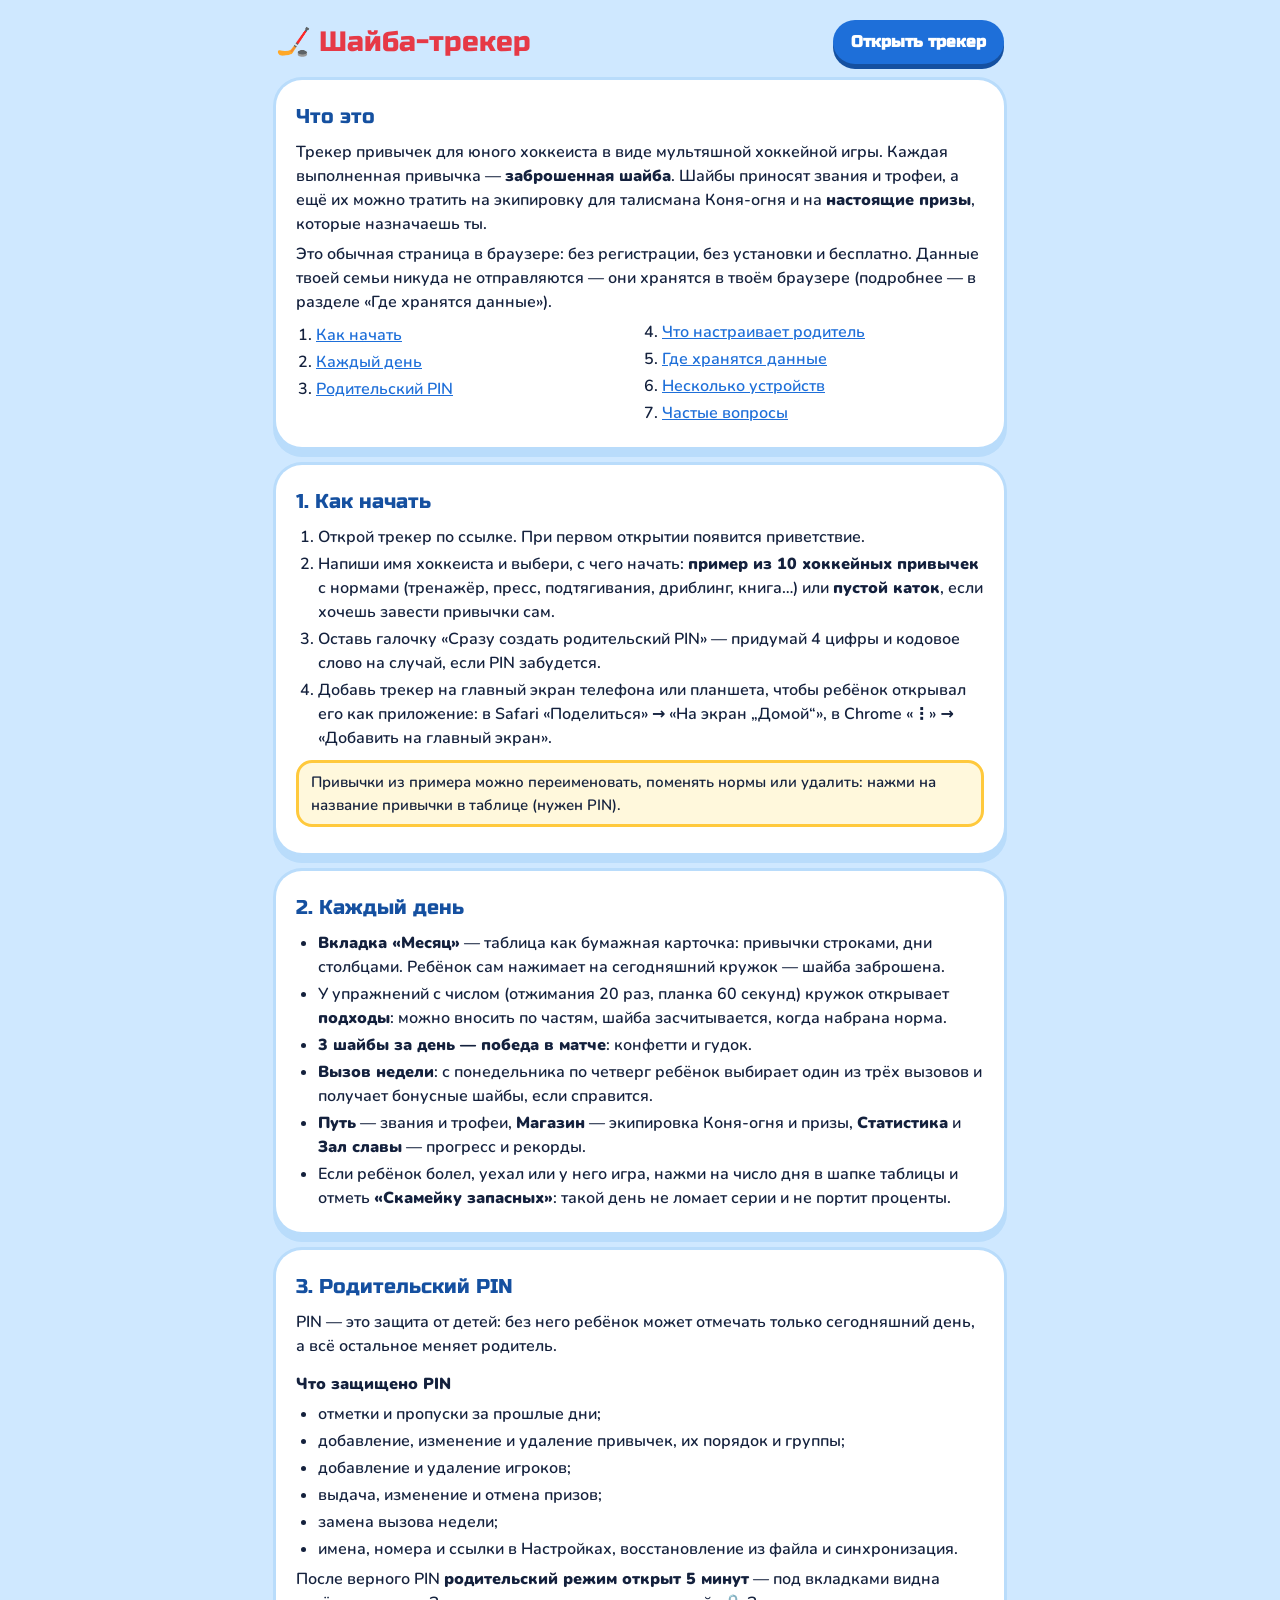
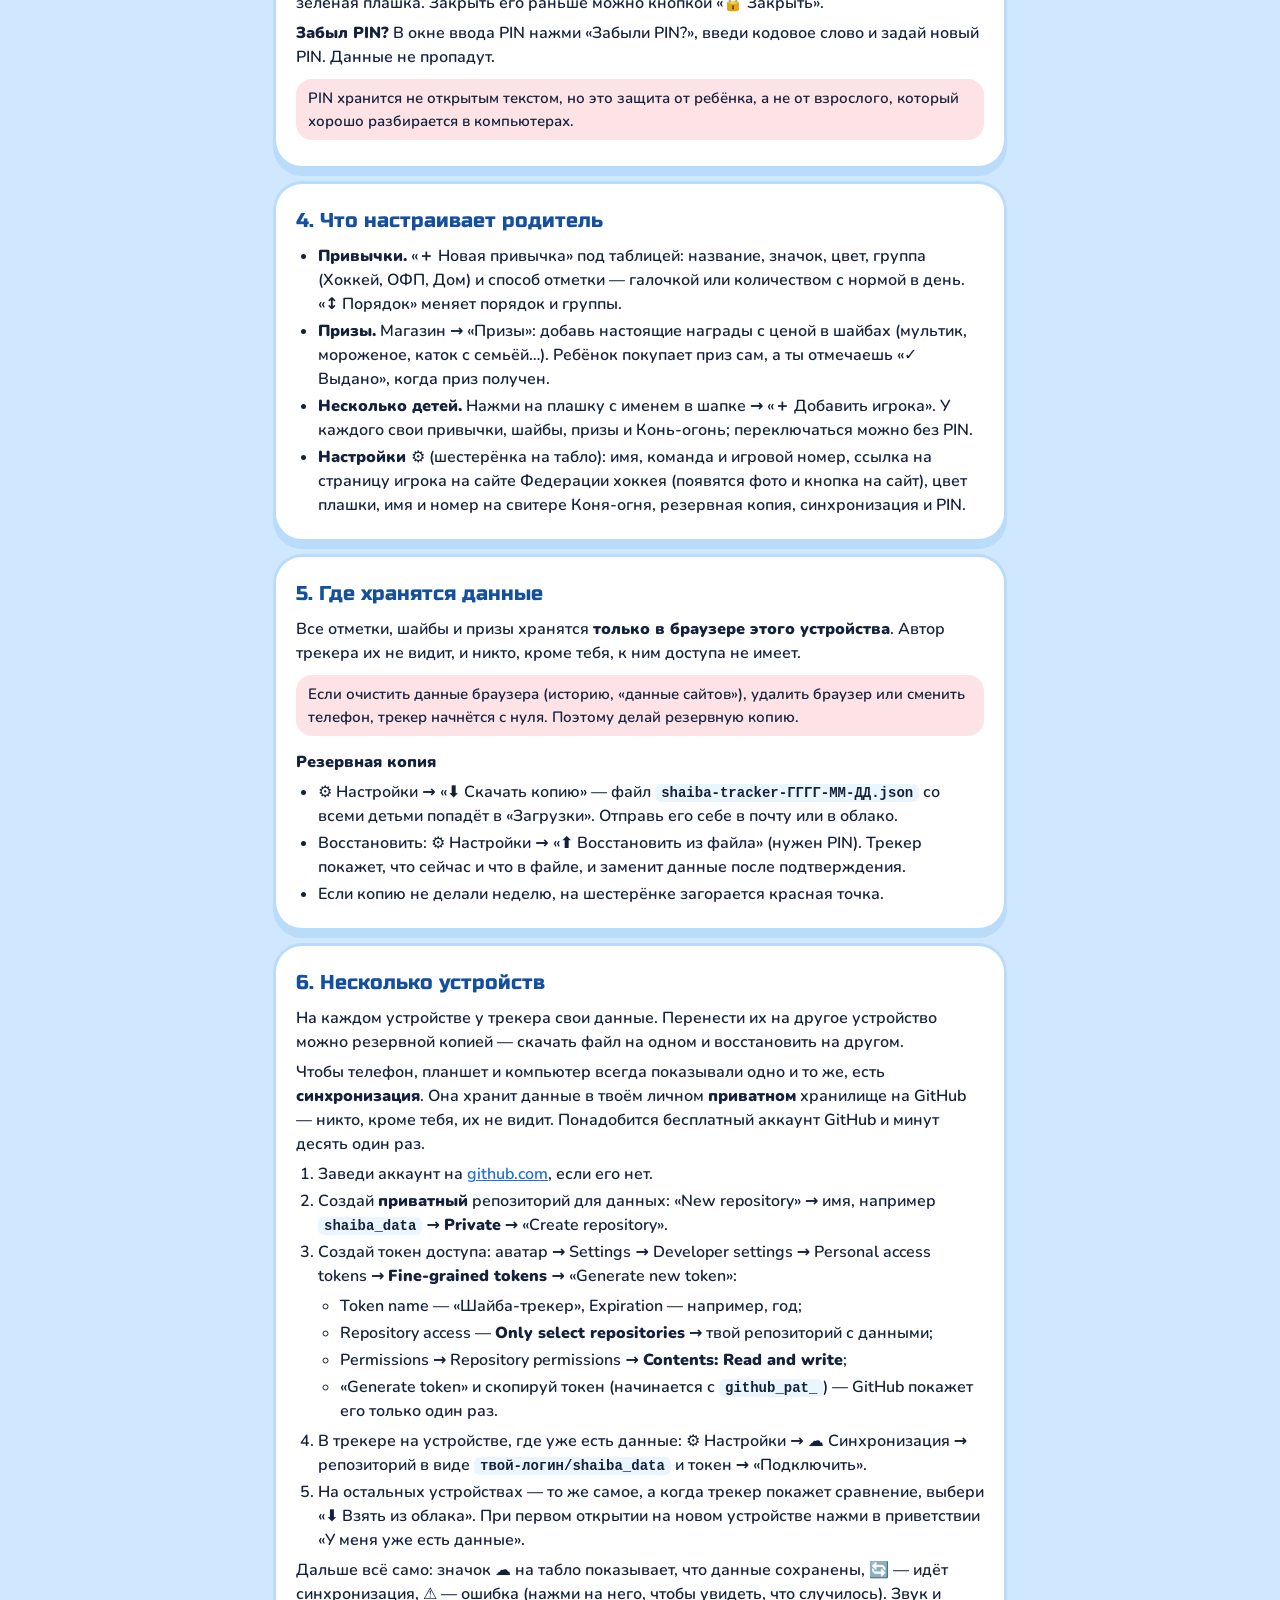
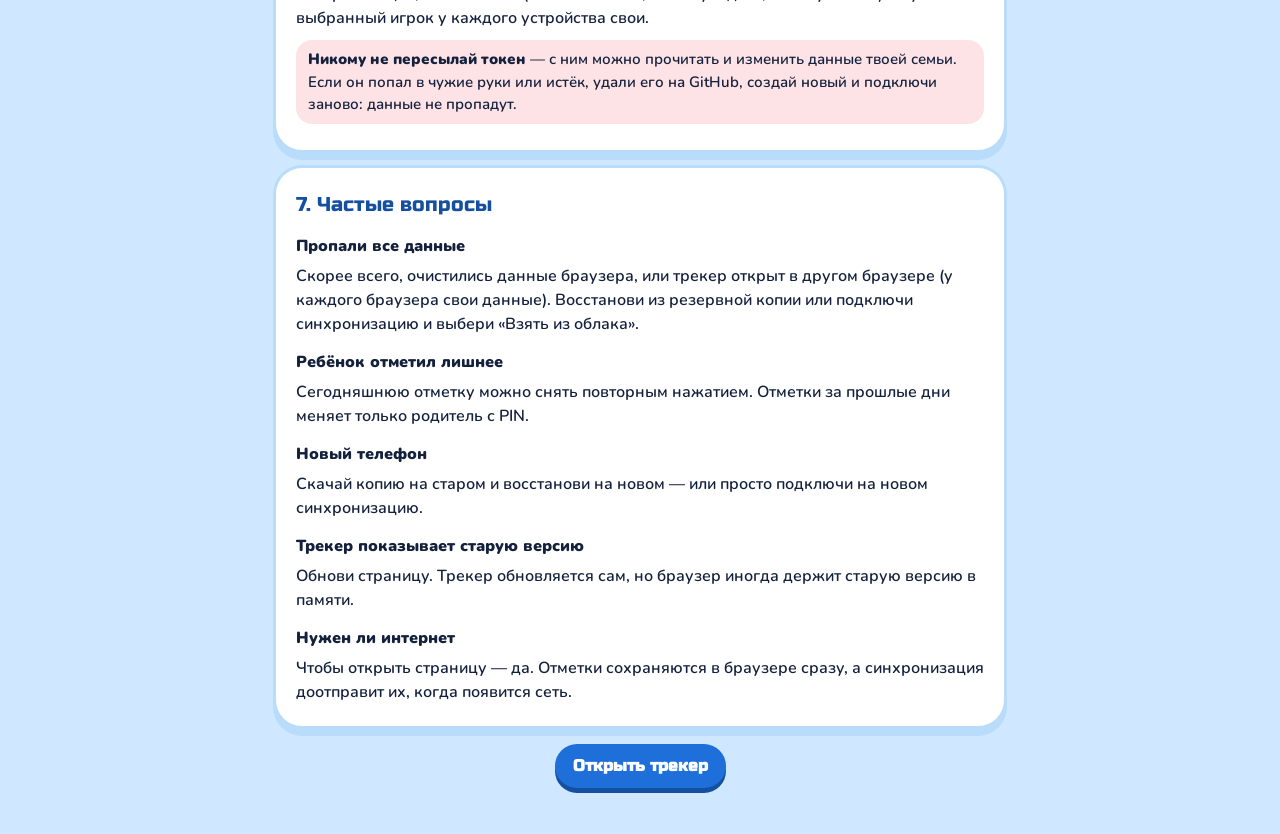
==== help.html @ ee912222 "Для других семей: приветствие, инструкция, игрок только с PIN - Добавить игрока может только родител" ====
<!DOCTYPE html>
<html lang="ru">
<head>
  <meta charset="UTF-8">
  <meta name="viewport" content="width=device-width, initial-scale=1">
  <title>Шайба-трекер — как пользоваться</title>
  <link rel="preconnect" href="https://fonts.googleapis.com">
  <link rel="preconnect" href="https://fonts.gstatic.com" crossorigin>
  <link href="https://fonts.googleapis.com/css2?family=Nunito:wght@600;800;900&family=Russo+One&display=swap" rel="stylesheet">
  <style>
    /* Инструкция для родителей: те же цвета и шрифты, что в трекере */
    :root {
      --ice: #eaf6ff; --ice-2: #d6ecff; --ice-3: #b9dcfb;
      --blue: #1e6fd9; --blue-d: #1550a0; --red: #e63946; --red-d: #b3222f;
      --gold: #ffc93c; --ink: #14213d; --muted: #5b6b88;
      --display: "Russo One", "Nunito", system-ui, sans-serif;
    }
    * { box-sizing: border-box; }
    body {
      margin: 0;
      font-family: "Nunito", system-ui, -apple-system, sans-serif;
      font-weight: 600;
      line-height: 1.5;
      color: var(--ink);
      background: #cfe8ff;
    }
    .page { max-width: 760px; margin: 0 auto; padding: 20px 16px 40px; }
    .top { display: flex; align-items: center; justify-content: space-between; gap: 12px; flex-wrap: wrap; margin-bottom: 16px; }
    h1 { font-family: var(--display); font-weight: 400; color: var(--red); font-size: 28px; margin: 0; }
    .open {
      display: inline-block; font-family: var(--display); font-size: 16px; color: #fff; text-decoration: none;
      background: var(--blue); padding: 10px 18px; border-radius: 999px; box-shadow: 0 5px 0 var(--blue-d);
    }
    .card { background: #fff; border-radius: 26px; padding: 4px 20px 16px; margin-bottom: 18px; box-shadow: 0 0 0 3px var(--ice-3), 0 7px 0 3px var(--ice-3); }
    h2 { font-family: var(--display); font-weight: 400; color: var(--blue-d); font-size: 20px; margin: 18px 0 8px; }
    h3 { font-size: 16px; font-weight: 900; margin: 14px 0 4px; }
    p { margin: 6px 0; }
    ul, ol { margin: 6px 0; padding-left: 22px; }
    li { margin: 3px 0; }
    b { font-weight: 900; }
    .tip { background: #fff8dc; border: 3px solid var(--gold); border-radius: 16px; padding: 8px 12px; margin: 10px 0; font-size: 15px; }
    .warn { background: #fde3e5; border-radius: 16px; padding: 8px 12px; margin: 10px 0; font-size: 15px; }
    .toc { columns: 2; column-gap: 24px; padding-left: 20px; }
    .toc a, .card a { color: var(--blue); }
    .bottom { text-align: center; }
    code { background: var(--ice); padding: 1px 6px; border-radius: 6px; font-size: 14px; }
    @media (max-width: 560px) {
      h1 { font-size: 23px; }
      .card { padding: 2px 14px 12px; border-radius: 22px; }
      .toc { columns: 1; }
    }
  </style>
</head>
<body>
  <main class="page">
    <div class="top">
      <h1>🏒 Шайба-трекер</h1>
      <a class="open" href="./">Открыть трекер</a>
    </div>

    <section class="card">
      <h2>Что это</h2>
      <p>Трекер привычек для юного хоккеиста в виде мультяшной хоккейной игры. Каждая выполненная привычка — <b>заброшенная шайба</b>. Шайбы приносят звания и трофеи, а ещё их можно тратить на экипировку для талисмана Коня-огня и на <b>настоящие призы</b>, которые назначаешь ты.</p>
      <p>Это обычная страница в браузере: без регистрации, без установки и бесплатно. Данные твоей семьи никуда не отправляются — они хранятся в твоём браузере (подробнее — в разделе «Где хранятся данные»).</p>
      <ol class="toc">
        <li><a href="#start">Как начать</a></li>
        <li><a href="#daily">Каждый день</a></li>
        <li><a href="#pin">Родительский PIN</a></li>
        <li><a href="#parent">Что настраивает родитель</a></li>
        <li><a href="#data">Где хранятся данные</a></li>
        <li><a href="#sync">Несколько устройств</a></li>
        <li><a href="#faq">Частые вопросы</a></li>
      </ol>
    </section>

    <section class="card" id="start">
      <h2>1. Как начать</h2>
      <ol>
        <li>Открой трекер по ссылке. При первом открытии появится приветствие.</li>
        <li>Напиши имя хоккеиста и выбери, с чего начать: <b>пример из 10 хоккейных привычек</b> с нормами (тренажёр, пресс, подтягивания, дриблинг, книга…) или <b>пустой каток</b>, если хочешь завести привычки сам.</li>
        <li>Оставь галочку «Сразу создать родительский PIN» — придумай 4 цифры и кодовое слово на случай, если PIN забудется.</li>
        <li>Добавь трекер на главный экран телефона или планшета, чтобы ребёнок открывал его как приложение: в Safari «Поделиться» → «На экран „Домой“», в Chrome «⋮» → «Добавить на главный экран».</li>
      </ol>
      <div class="tip">Привычки из примера можно переименовать, поменять нормы или удалить: нажми на название привычки в таблице (нужен PIN).</div>
    </section>

    <section class="card" id="daily">
      <h2>2. Каждый день</h2>
      <ul>
        <li><b>Вкладка «Месяц»</b> — таблица как бумажная карточка: привычки строками, дни столбцами. Ребёнок сам нажимает на сегодняшний кружок — шайба заброшена.</li>
        <li>У упражнений с числом (отжимания 20 раз, планка 60 секунд) кружок открывает <b>подходы</b>: можно вносить по частям, шайба засчитывается, когда набрана норма.</li>
        <li><b>3 шайбы за день — победа в матче</b>: конфетти и гудок.</li>
        <li><b>Вызов недели</b>: с понедельника по четверг ребёнок выбирает один из трёх вызовов и получает бонусные шайбы, если справится.</li>
        <li><b>Путь</b> — звания и трофеи, <b>Магазин</b> — экипировка Коня-огня и призы, <b>Статистика</b> и <b>Зал славы</b> — прогресс и рекорды.</li>
        <li>Если ребёнок болел, уехал или у него игра, нажми на число дня в шапке таблицы и отметь <b>«Скамейку запасных»</b>: такой день не ломает серии и не портит проценты.</li>
      </ul>
    </section>

    <section class="card" id="pin">
      <h2>3. Родительский PIN</h2>
      <p>PIN — это защита от детей: без него ребёнок может отмечать только сегодняшний день, а всё остальное меняет родитель.</p>
      <h3>Что защищено PIN</h3>
      <ul>
        <li>отметки и пропуски за прошлые дни;</li>
        <li>добавление, изменение и удаление привычек, их порядок и группы;</li>
        <li>добавление и удаление игроков;</li>
        <li>выдача, изменение и отмена призов;</li>
        <li>замена вызова недели;</li>
        <li>имена, номера и ссылки в Настройках, восстановление из файла и синхронизация.</li>
      </ul>
      <p>После верного PIN <b>родительский режим открыт 5 минут</b> — под вкладками видна зелёная плашка. Закрыть его раньше можно кнопкой «🔒 Закрыть».</p>
      <p><b>Забыл PIN?</b> В окне ввода PIN нажми «Забыли PIN?», введи кодовое слово и задай новый PIN. Данные не пропадут.</p>
      <div class="warn">PIN хранится не открытым текстом, но это защита от ребёнка, а не от взрослого, который хорошо разбирается в компьютерах.</div>
    </section>

    <section class="card" id="parent">
      <h2>4. Что настраивает родитель</h2>
      <ul>
        <li><b>Привычки.</b> «＋ Новая привычка» под таблицей: название, значок, цвет, группа (Хоккей, ОФП, Дом) и способ отметки — галочкой или количеством с нормой в день. «↕️ Порядок» меняет порядок и группы.</li>
        <li><b>Призы.</b> Магазин → «Призы»: добавь настоящие награды с ценой в шайбах (мультик, мороженое, каток с семьёй…). Ребёнок покупает приз сам, а ты отмечаешь «✓ Выдано», когда приз получен.</li>
        <li><b>Несколько детей.</b> Нажми на плашку с именем в шапке → «＋ Добавить игрока». У каждого свои привычки, шайбы, призы и Конь-огонь; переключаться можно без PIN.</li>
        <li><b>Настройки ⚙️</b> (шестерёнка на табло): имя, команда и игровой номер, ссылка на страницу игрока на сайте Федерации хоккея (появятся фото и кнопка на сайт), цвет плашки, имя и номер на свитере Коня-огня, резервная копия, синхронизация и PIN.</li>
      </ul>
    </section>

    <section class="card" id="data">
      <h2>5. Где хранятся данные</h2>
      <p>Все отметки, шайбы и призы хранятся <b>только в браузере этого устройства</b>. Автор трекера их не видит, и никто, кроме тебя, к ним доступа не имеет.</p>
      <div class="warn">Если очистить данные браузера (историю, «данные сайтов»), удалить браузер или сменить телефон, трекер начнётся с нуля. Поэтому делай резервную копию.</div>
      <h3>Резервная копия</h3>
      <ul>
        <li>⚙️ Настройки → «⬇️ Скачать копию» — файл <code>shaiba-tracker-ГГГГ-ММ-ДД.json</code> со всеми детьми попадёт в «Загрузки». Отправь его себе в почту или в облако.</li>
        <li>Восстановить: ⚙️ Настройки → «⬆️ Восстановить из файла» (нужен PIN). Трекер покажет, что сейчас и что в файле, и заменит данные после подтверждения.</li>
        <li>Если копию не делали неделю, на шестерёнке загорается красная точка.</li>
      </ul>
    </section>

    <section class="card" id="sync">
      <h2>6. Несколько устройств</h2>
      <p>На каждом устройстве у трекера свои данные. Перенести их на другое устройство можно резервной копией — скачать файл на одном и восстановить на другом.</p>
      <p>Чтобы телефон, планшет и компьютер всегда показывали одно и то же, есть <b>синхронизация</b>. Она хранит данные в твоём личном <b>приватном</b> хранилище на GitHub — никто, кроме тебя, их не видит. Понадобится бесплатный аккаунт GitHub и минут десять один раз.</p>
      <ol>
        <li>Заведи аккаунт на <a href="https://github.com" target="_blank" rel="noopener">github.com</a>, если его нет.</li>
        <li>Создай <b>приватный</b> репозиторий для данных: «New repository» → имя, например <code>shaiba_data</code> → <b>Private</b> → «Create repository».</li>
        <li>Создай токен доступа: аватар → Settings → Developer settings → Personal access tokens → <b>Fine-grained tokens</b> → «Generate new token»:
          <ul>
            <li>Token name — «Шайба-трекер», Expiration — например, год;</li>
            <li>Repository access — <b>Only select repositories</b> → твой репозиторий с данными;</li>
            <li>Permissions → Repository permissions → <b>Contents: Read and write</b>;</li>
            <li>«Generate token» и скопируй токен (начинается с <code>github_pat_</code>) — GitHub покажет его только один раз.</li>
          </ul>
        </li>
        <li>В трекере на устройстве, где уже есть данные: ⚙️ Настройки → ☁️ Синхронизация → репозиторий в виде <code>твой-логин/shaiba_data</code> и токен → «Подключить».</li>
        <li>На остальных устройствах — то же самое, а когда трекер покажет сравнение, выбери «⬇️ Взять из облака». При первом открытии на новом устройстве нажми в приветствии «У меня уже есть данные».</li>
      </ol>
      <p>Дальше всё само: значок ☁️ на табло показывает, что данные сохранены, 🔄 — идёт синхронизация, ⚠️ — ошибка (нажми на него, чтобы увидеть, что случилось). Звук и выбранный игрок у каждого устройства свои.</p>
      <div class="warn"><b>Никому не пересылай токен</b> — с ним можно прочитать и изменить данные твоей семьи. Если он попал в чужие руки или истёк, удали его на GitHub, создай новый и подключи заново: данные не пропадут.</div>
    </section>

    <section class="card" id="faq">
      <h2>7. Частые вопросы</h2>
      <h3>Пропали все данные</h3>
      <p>Скорее всего, очистились данные браузера, или трекер открыт в другом браузере (у каждого браузера свои данные). Восстанови из резервной копии или подключи синхронизацию и выбери «Взять из облака».</p>
      <h3>Ребёнок отметил лишнее</h3>
      <p>Сегодняшнюю отметку можно снять повторным нажатием. Отметки за прошлые дни меняет только родитель с PIN.</p>
      <h3>Новый телефон</h3>
      <p>Скачай копию на старом и восстанови на новом — или просто подключи на новом синхронизацию.</p>
      <h3>Трекер показывает старую версию</h3>
      <p>Обнови страницу. Трекер обновляется сам, но браузер иногда держит старую версию в памяти.</p>
      <h3>Нужен ли интернет</h3>
      <p>Чтобы открыть страницу — да. Отметки сохраняются в браузере сразу, а синхронизация доотправит их, когда появится сеть.</p>
    </section>

    <p class="bottom"><a class="open" href="./">Открыть трекер</a></p>
  </main>
</body>
</html>
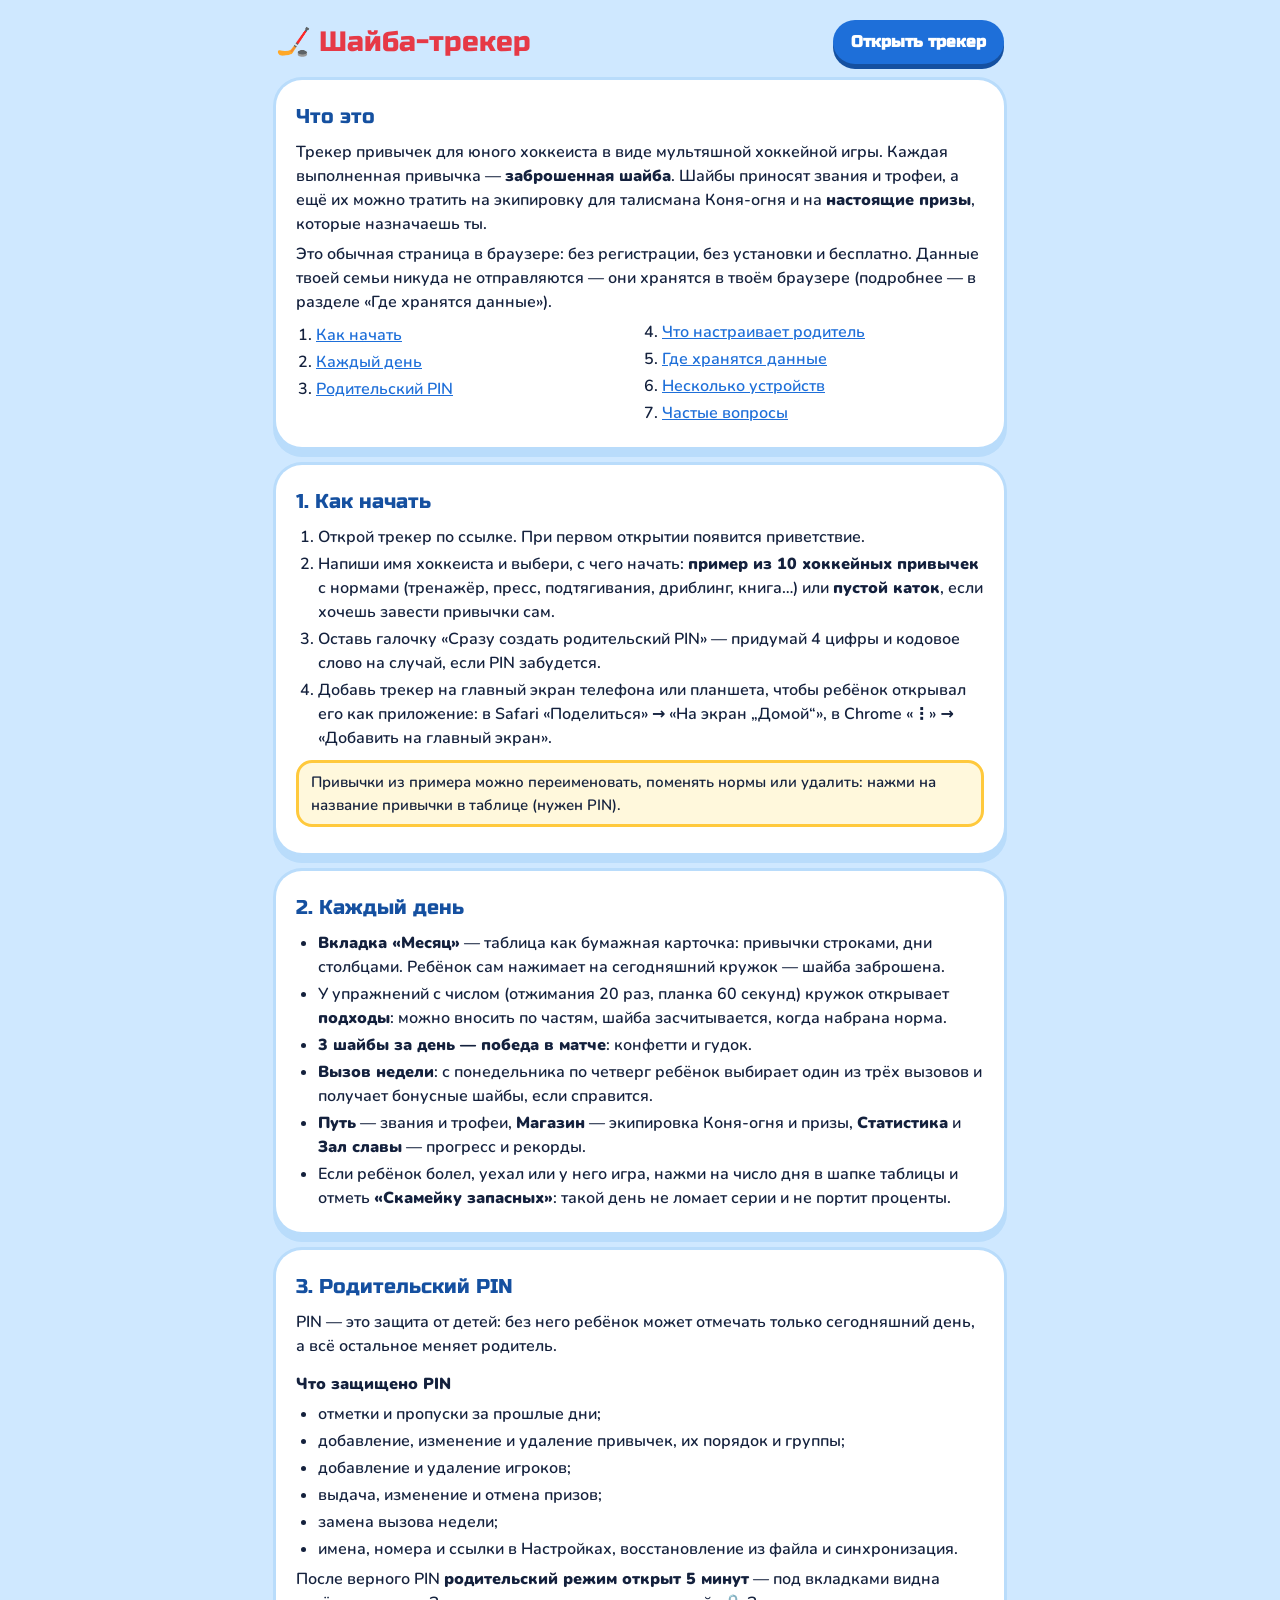
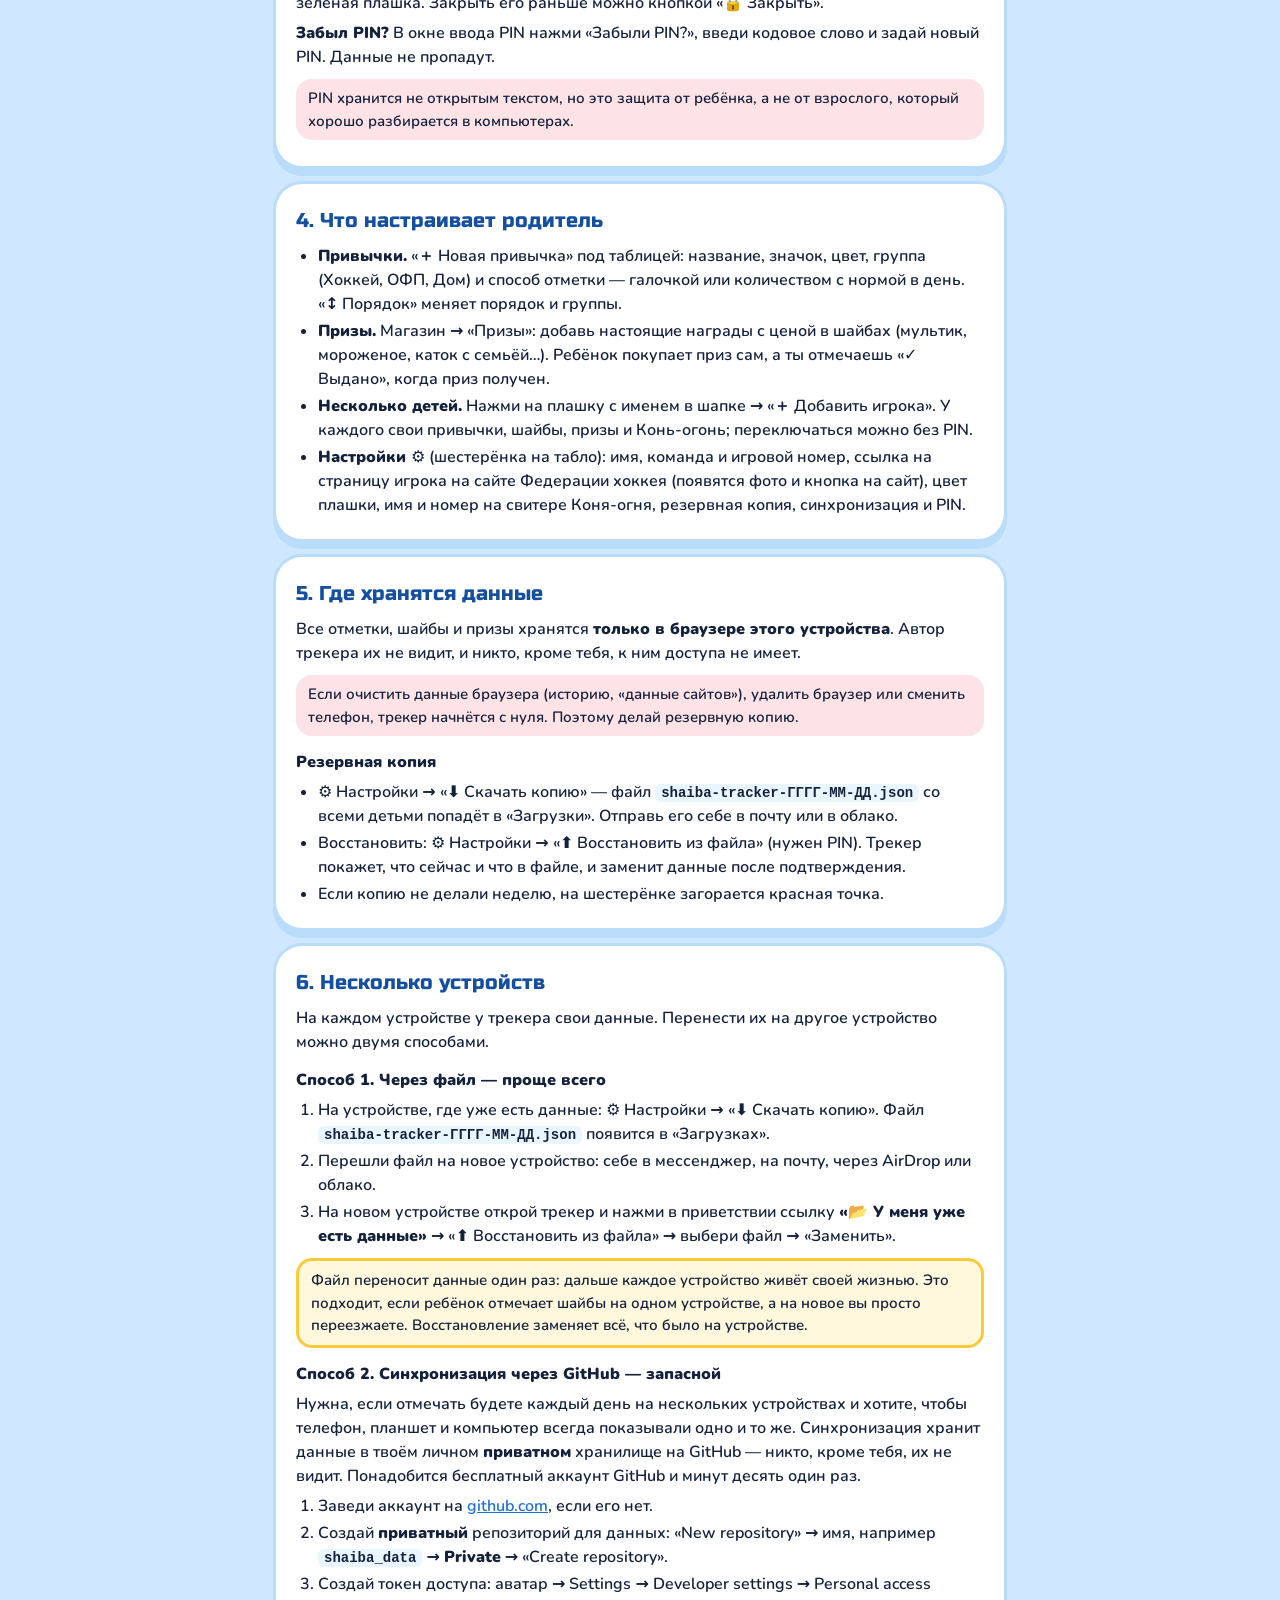
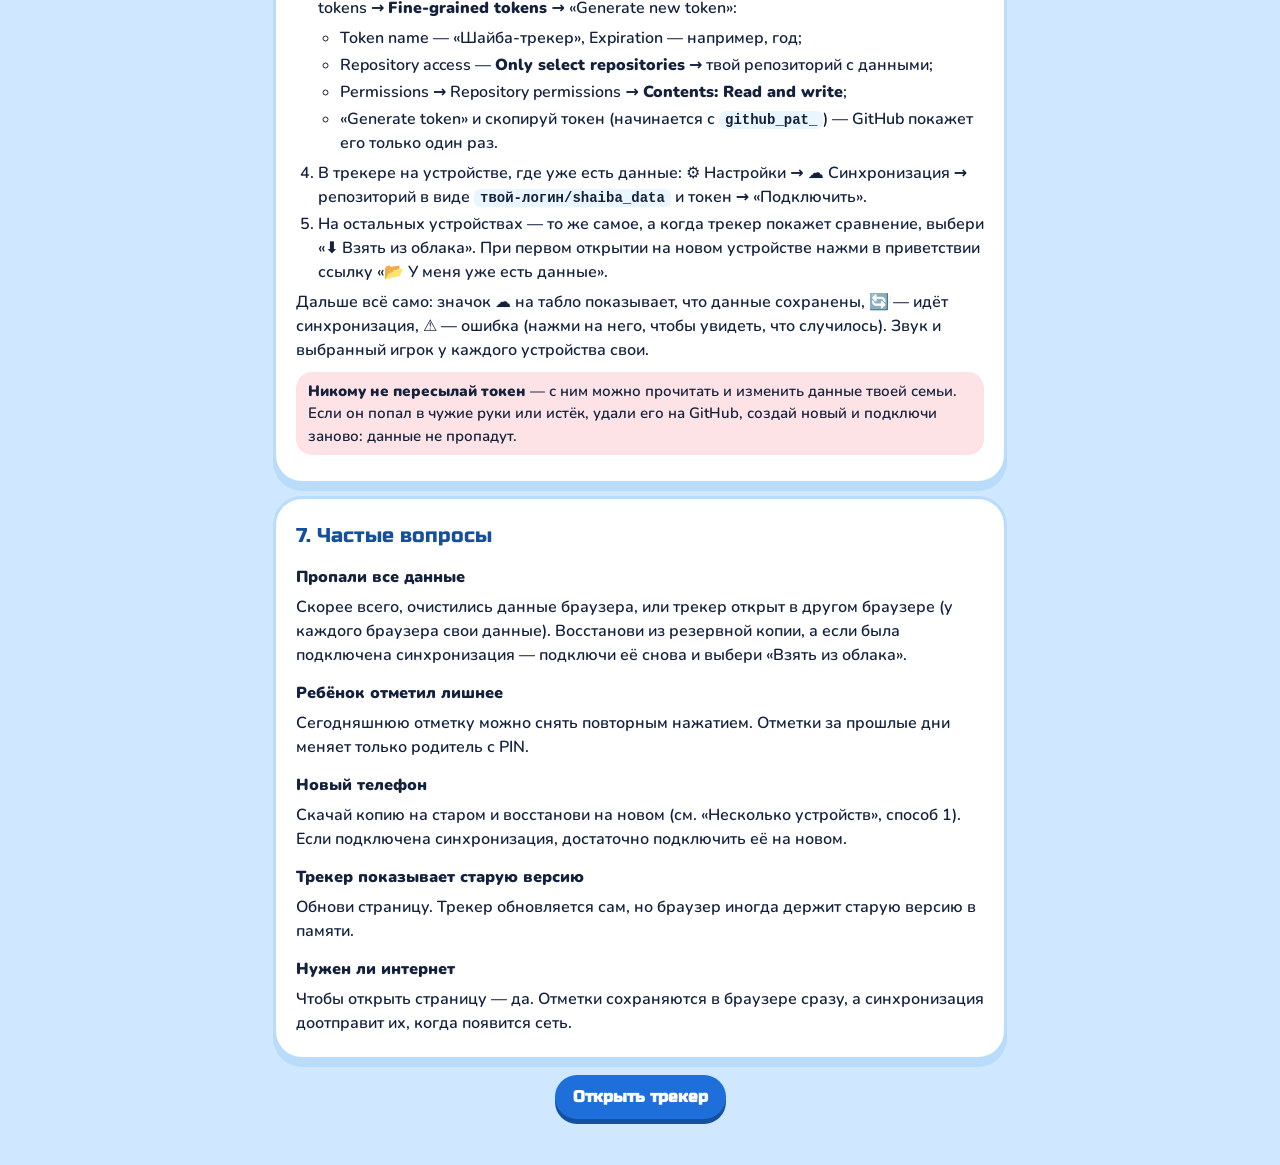
==== commit e9236b85: "Приветствие: одна кнопка «Начать!»; перенос данных файлом как основной способ Co-Authored-By: Claude" ====
--- a/help.html
+++ b/help.html
@@ -137,8 +137,16 @@
 
     <section class="card" id="sync">
       <h2>6. Несколько устройств</h2>
-      <p>На каждом устройстве у трекера свои данные. Перенести их на другое устройство можно резервной копией — скачать файл на одном и восстановить на другом.</p>
-      <p>Чтобы телефон, планшет и компьютер всегда показывали одно и то же, есть <b>синхронизация</b>. Она хранит данные в твоём личном <b>приватном</b> хранилище на GitHub — никто, кроме тебя, их не видит. Понадобится бесплатный аккаунт GitHub и минут десять один раз.</p>
+      <p>На каждом устройстве у трекера свои данные. Перенести их на другое устройство можно двумя способами.</p>
+      <h3>Способ 1. Через файл — проще всего</h3>
+      <ol>
+        <li>На устройстве, где уже есть данные: ⚙️ Настройки → «⬇️ Скачать копию». Файл <code>shaiba-tracker-ГГГГ-ММ-ДД.json</code> появится в «Загрузках».</li>
+        <li>Перешли файл на новое устройство: себе в мессенджер, на почту, через AirDrop или облако.</li>
+        <li>На новом устройстве открой трекер и нажми в приветствии ссылку <b>«📂 У меня уже есть данные»</b> → «⬆️ Восстановить из файла» → выбери файл → «Заменить».</li>
+      </ol>
+      <div class="tip">Файл переносит данные один раз: дальше каждое устройство живёт своей жизнью. Это подходит, если ребёнок отмечает шайбы на одном устройстве, а на новое вы просто переезжаете. Восстановление заменяет всё, что было на устройстве.</div>
+      <h3>Способ 2. Синхронизация через GitHub — запасной</h3>
+      <p>Нужна, если отмечать будете каждый день на нескольких устройствах и хотите, чтобы телефон, планшет и компьютер всегда показывали одно и то же. Синхронизация хранит данные в твоём личном <b>приватном</b> хранилище на GitHub — никто, кроме тебя, их не видит. Понадобится бесплатный аккаунт GitHub и минут десять один раз.</p>
       <ol>
         <li>Заведи аккаунт на <a href="https://github.com" target="_blank" rel="noopener">github.com</a>, если его нет.</li>
         <li>Создай <b>приватный</b> репозиторий для данных: «New repository» → имя, например <code>shaiba_data</code> → <b>Private</b> → «Create repository».</li>
@@ -151,7 +159,7 @@
           </ul>
         </li>
         <li>В трекере на устройстве, где уже есть данные: ⚙️ Настройки → ☁️ Синхронизация → репозиторий в виде <code>твой-логин/shaiba_data</code> и токен → «Подключить».</li>
-        <li>На остальных устройствах — то же самое, а когда трекер покажет сравнение, выбери «⬇️ Взять из облака». При первом открытии на новом устройстве нажми в приветствии «У меня уже есть данные».</li>
+        <li>На остальных устройствах — то же самое, а когда трекер покажет сравнение, выбери «⬇️ Взять из облака». При первом открытии на новом устройстве нажми в приветствии ссылку «📂 У меня уже есть данные».</li>
       </ol>
       <p>Дальше всё само: значок ☁️ на табло показывает, что данные сохранены, 🔄 — идёт синхронизация, ⚠️ — ошибка (нажми на него, чтобы увидеть, что случилось). Звук и выбранный игрок у каждого устройства свои.</p>
       <div class="warn"><b>Никому не пересылай токен</b> — с ним можно прочитать и изменить данные твоей семьи. Если он попал в чужие руки или истёк, удали его на GitHub, создай новый и подключи заново: данные не пропадут.</div>
@@ -160,11 +168,11 @@
     <section class="card" id="faq">
       <h2>7. Частые вопросы</h2>
       <h3>Пропали все данные</h3>
-      <p>Скорее всего, очистились данные браузера, или трекер открыт в другом браузере (у каждого браузера свои данные). Восстанови из резервной копии или подключи синхронизацию и выбери «Взять из облака».</p>
+      <p>Скорее всего, очистились данные браузера, или трекер открыт в другом браузере (у каждого браузера свои данные). Восстанови из резервной копии, а если была подключена синхронизация — подключи её снова и выбери «Взять из облака».</p>
       <h3>Ребёнок отметил лишнее</h3>
       <p>Сегодняшнюю отметку можно снять повторным нажатием. Отметки за прошлые дни меняет только родитель с PIN.</p>
       <h3>Новый телефон</h3>
-      <p>Скачай копию на старом и восстанови на новом — или просто подключи на новом синхронизацию.</p>
+      <p>Скачай копию на старом и восстанови на новом (см. «Несколько устройств», способ 1). Если подключена синхронизация, достаточно подключить её на новом.</p>
       <h3>Трекер показывает старую версию</h3>
       <p>Обнови страницу. Трекер обновляется сам, но браузер иногда держит старую версию в памяти.</p>
       <h3>Нужен ли интернет</h3>
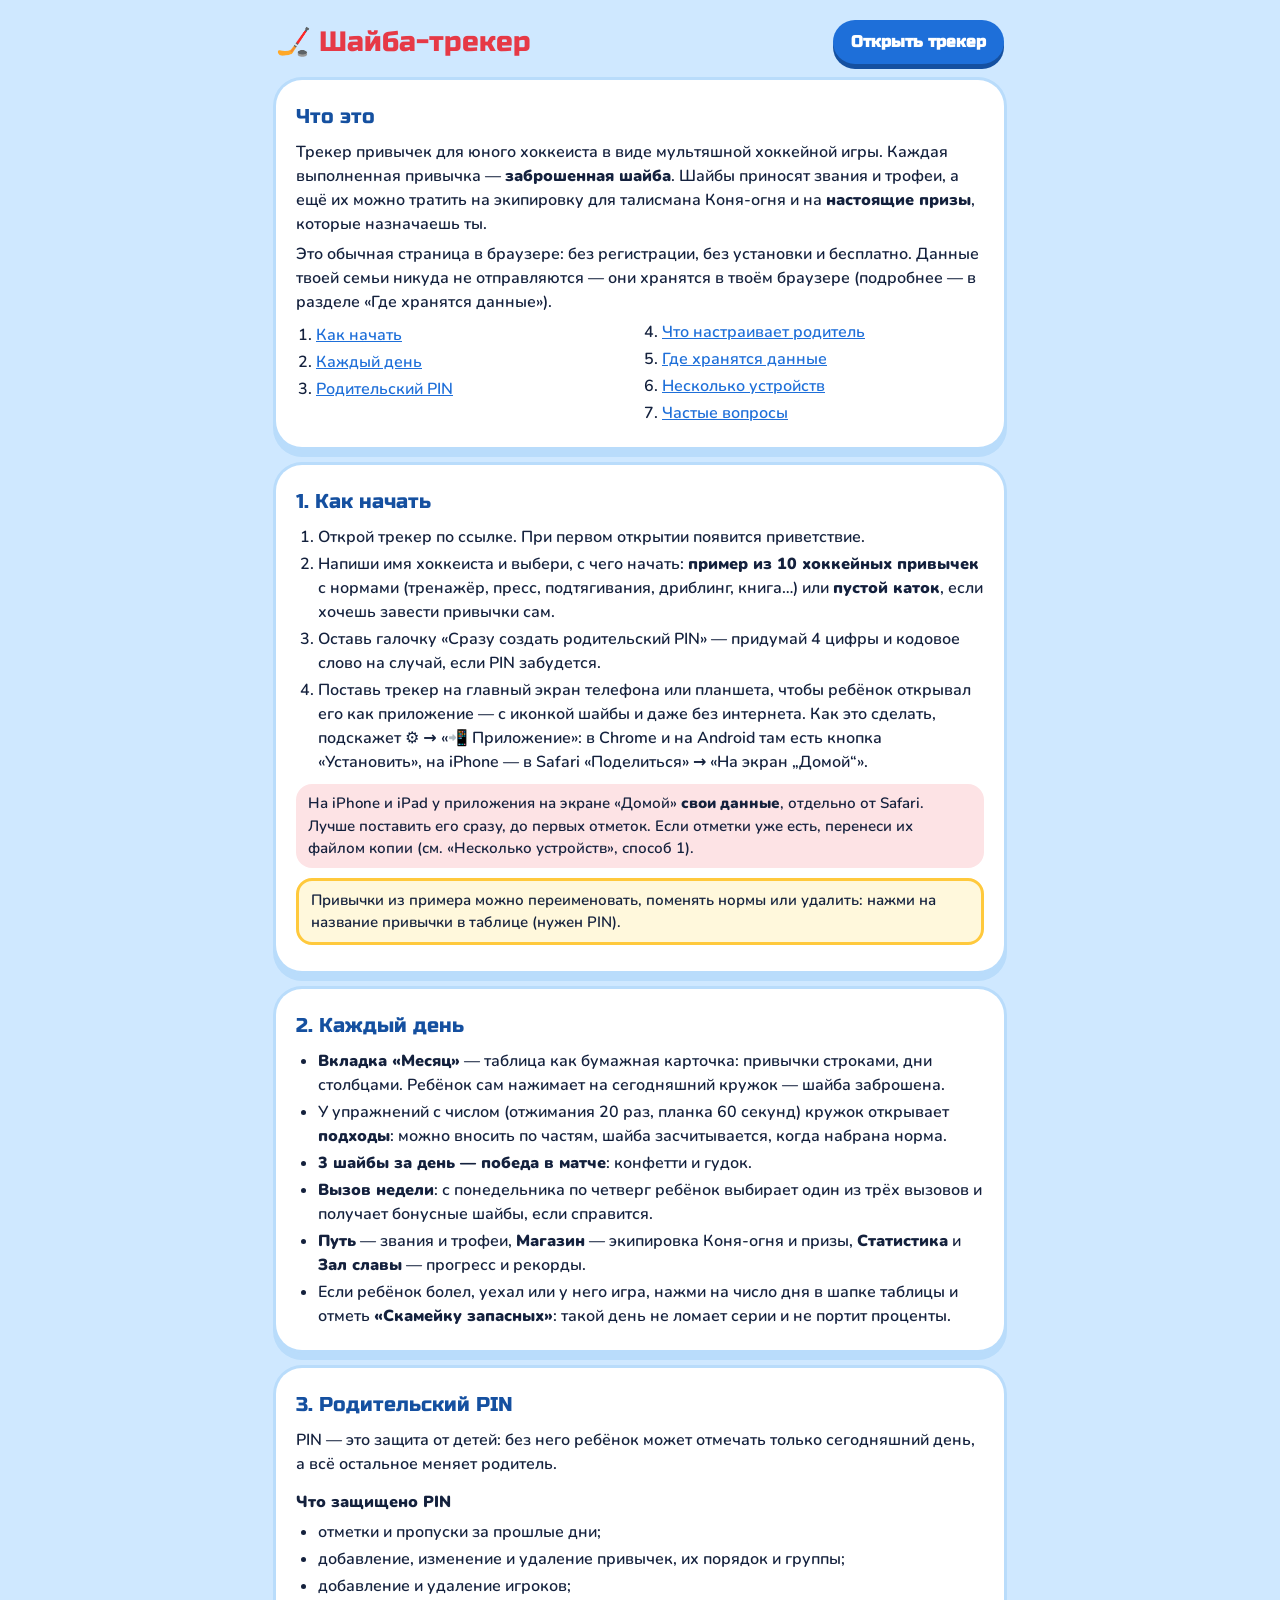
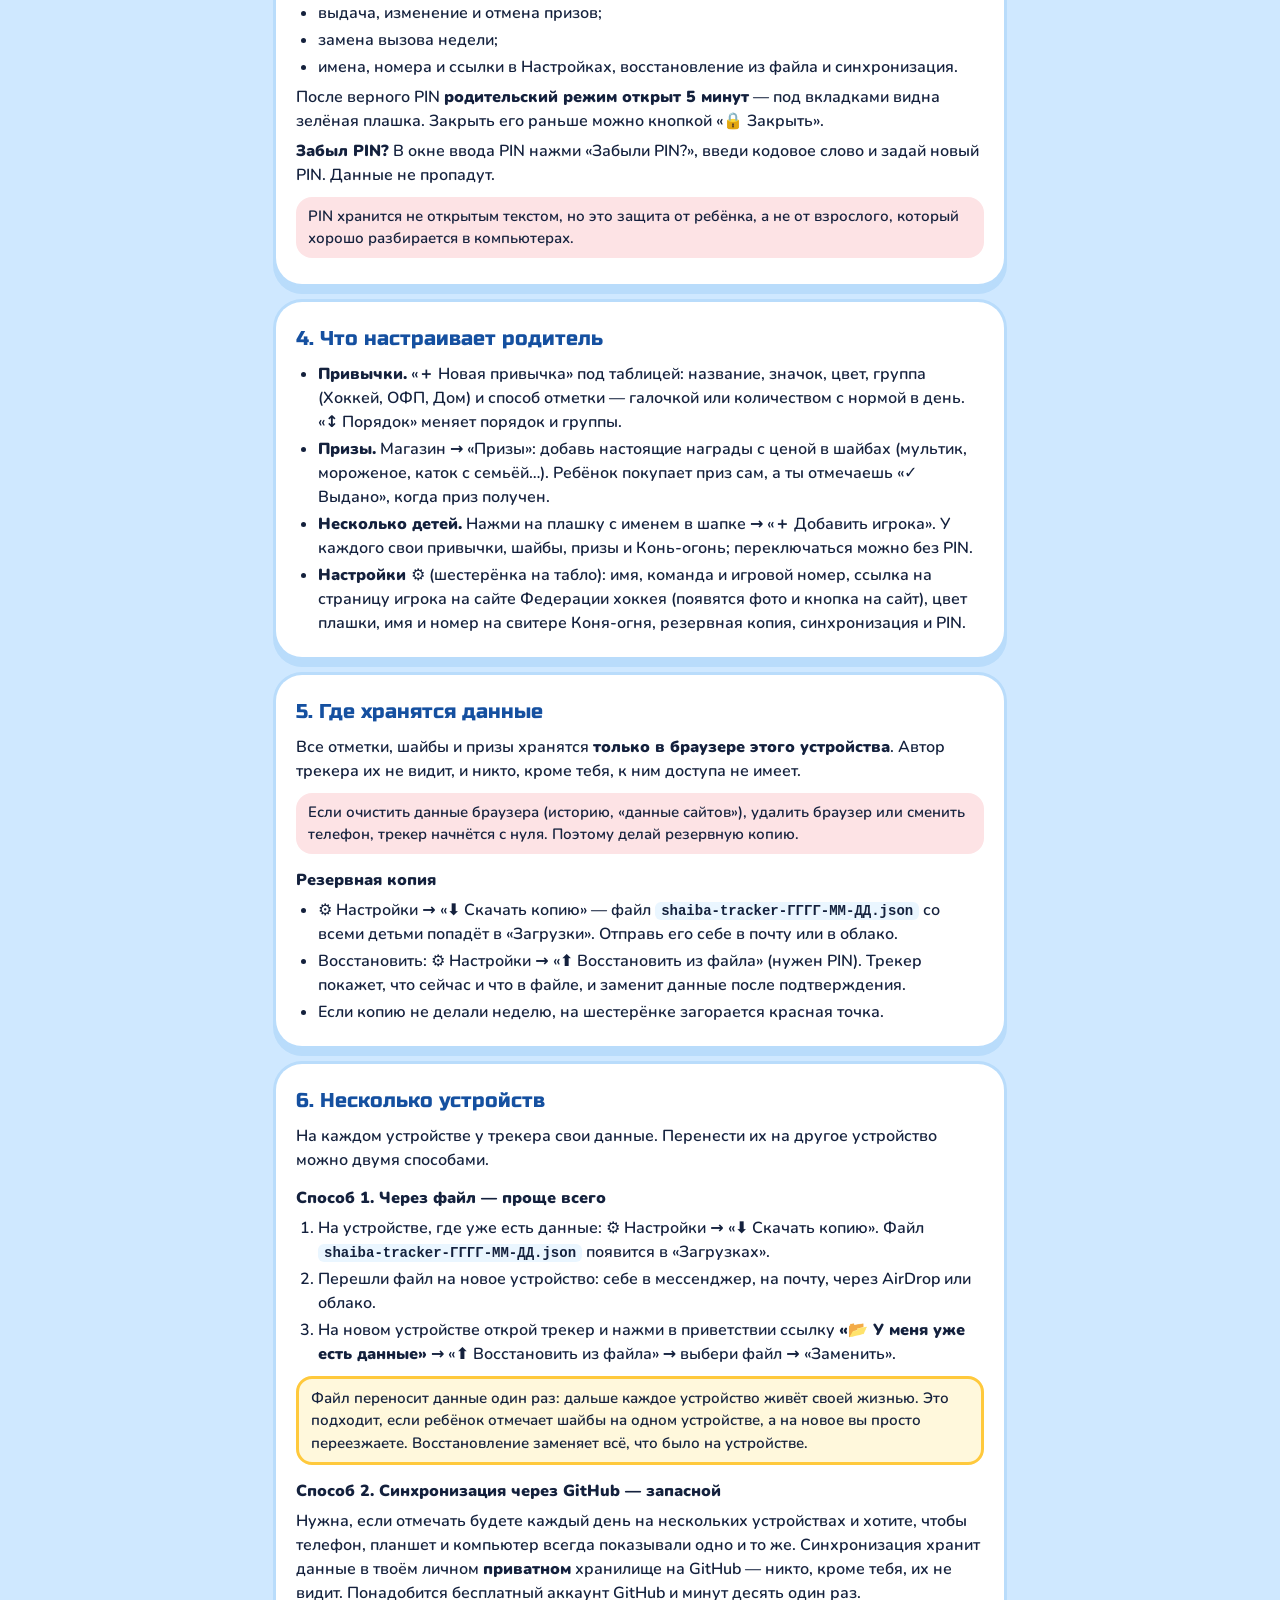
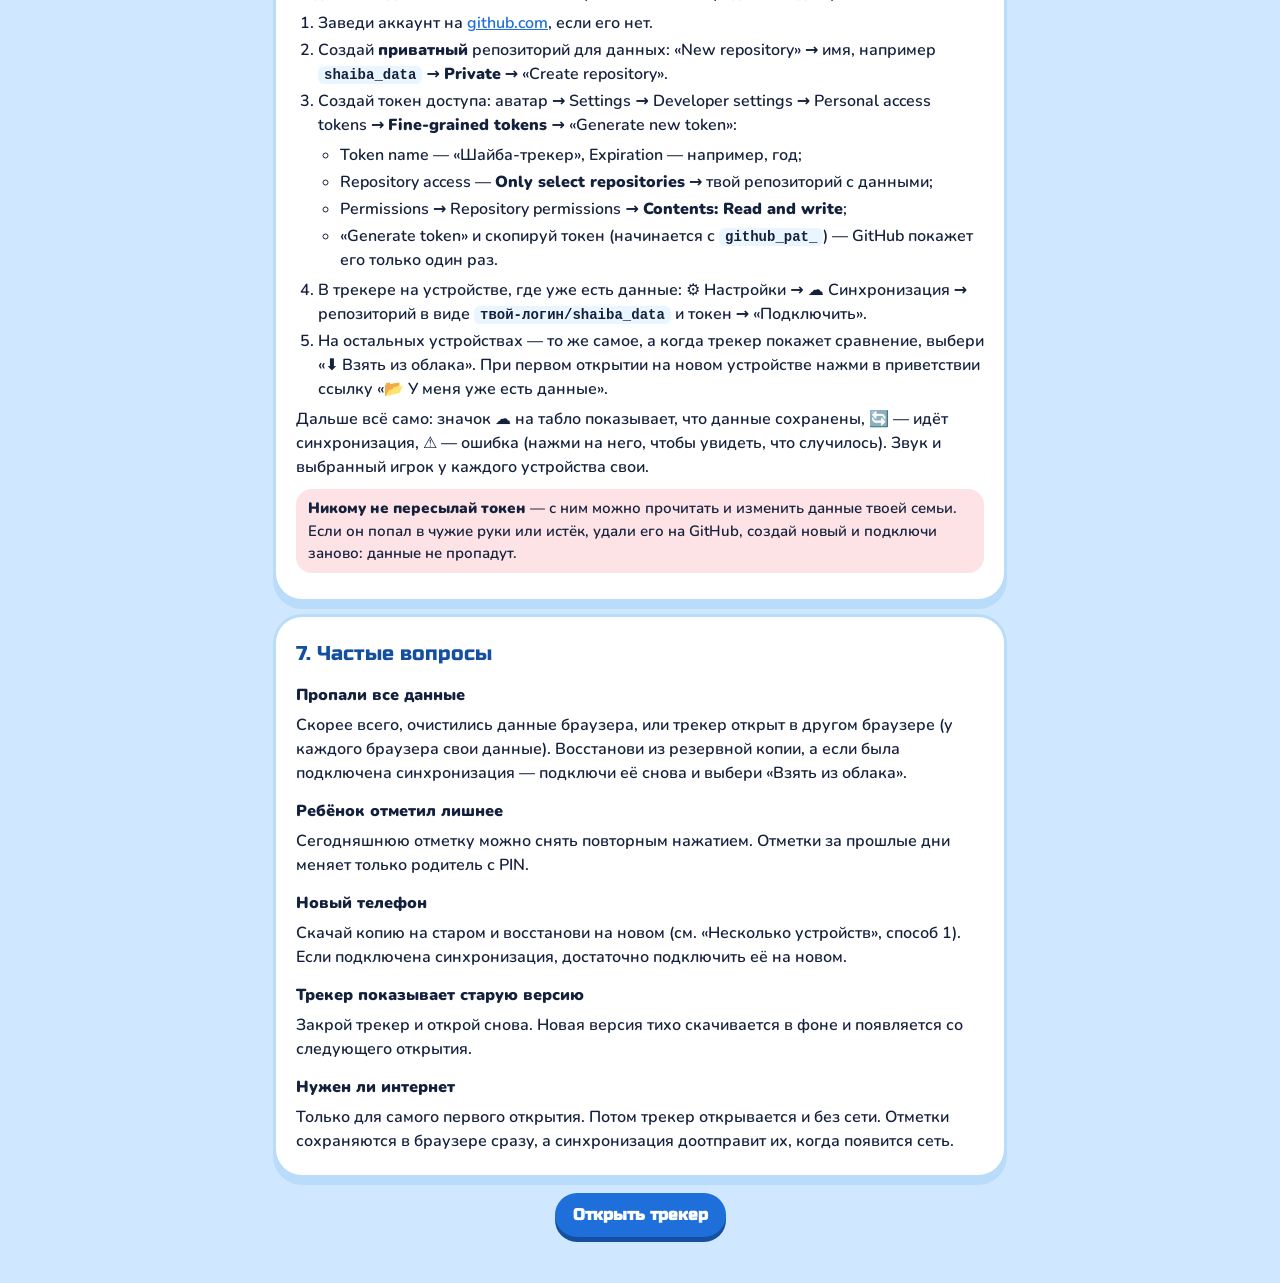
==== commit e2a972b2: "Приложение на главном экране: иконка шайбы, работа без интернета, тихое обновление; убран журнал __e" ====
--- a/help.html
+++ b/help.html
@@ -4,6 +4,7 @@
   <meta charset="UTF-8">
   <meta name="viewport" content="width=device-width, initial-scale=1">
   <title>Шайба-трекер — как пользоваться</title>
+  <link rel="icon" type="image/png" href="icons/icon-192.png">
   <link rel="preconnect" href="https://fonts.googleapis.com">
   <link rel="preconnect" href="https://fonts.gstatic.com" crossorigin>
   <link href="https://fonts.googleapis.com/css2?family=Nunito:wght@600;800;900&family=Russo+One&display=swap" rel="stylesheet">
@@ -79,8 +80,9 @@
         <li>Открой трекер по ссылке. При первом открытии появится приветствие.</li>
         <li>Напиши имя хоккеиста и выбери, с чего начать: <b>пример из 10 хоккейных привычек</b> с нормами (тренажёр, пресс, подтягивания, дриблинг, книга…) или <b>пустой каток</b>, если хочешь завести привычки сам.</li>
         <li>Оставь галочку «Сразу создать родительский PIN» — придумай 4 цифры и кодовое слово на случай, если PIN забудется.</li>
-        <li>Добавь трекер на главный экран телефона или планшета, чтобы ребёнок открывал его как приложение: в Safari «Поделиться» → «На экран „Домой“», в Chrome «⋮» → «Добавить на главный экран».</li>
+        <li>Поставь трекер на главный экран телефона или планшета, чтобы ребёнок открывал его как приложение — с иконкой шайбы и даже без интернета. Как это сделать, подскажет ⚙️ → «📲 Приложение»: в Chrome и на Android там есть кнопка «Установить», на iPhone — в Safari «Поделиться» → «На экран „Домой“».</li>
       </ol>
+      <div class="warn">На iPhone и iPad у приложения на экране «Домой» <b>свои данные</b>, отдельно от Safari. Лучше поставить его сразу, до первых отметок. Если отметки уже есть, перенеси их файлом копии (см. «Несколько устройств», способ 1).</div>
       <div class="tip">Привычки из примера можно переименовать, поменять нормы или удалить: нажми на название привычки в таблице (нужен PIN).</div>
     </section>
 
@@ -174,9 +176,9 @@
       <h3>Новый телефон</h3>
       <p>Скачай копию на старом и восстанови на новом (см. «Несколько устройств», способ 1). Если подключена синхронизация, достаточно подключить её на новом.</p>
       <h3>Трекер показывает старую версию</h3>
-      <p>Обнови страницу. Трекер обновляется сам, но браузер иногда держит старую версию в памяти.</p>
+      <p>Закрой трекер и открой снова. Новая версия тихо скачивается в фоне и появляется со следующего открытия.</p>
       <h3>Нужен ли интернет</h3>
-      <p>Чтобы открыть страницу — да. Отметки сохраняются в браузере сразу, а синхронизация доотправит их, когда появится сеть.</p>
+      <p>Только для самого первого открытия. Потом трекер открывается и без сети. Отметки сохраняются в браузере сразу, а синхронизация доотправит их, когда появится сеть.</p>
     </section>
 
     <p class="bottom"><a class="open" href="./">Открыть трекер</a></p>
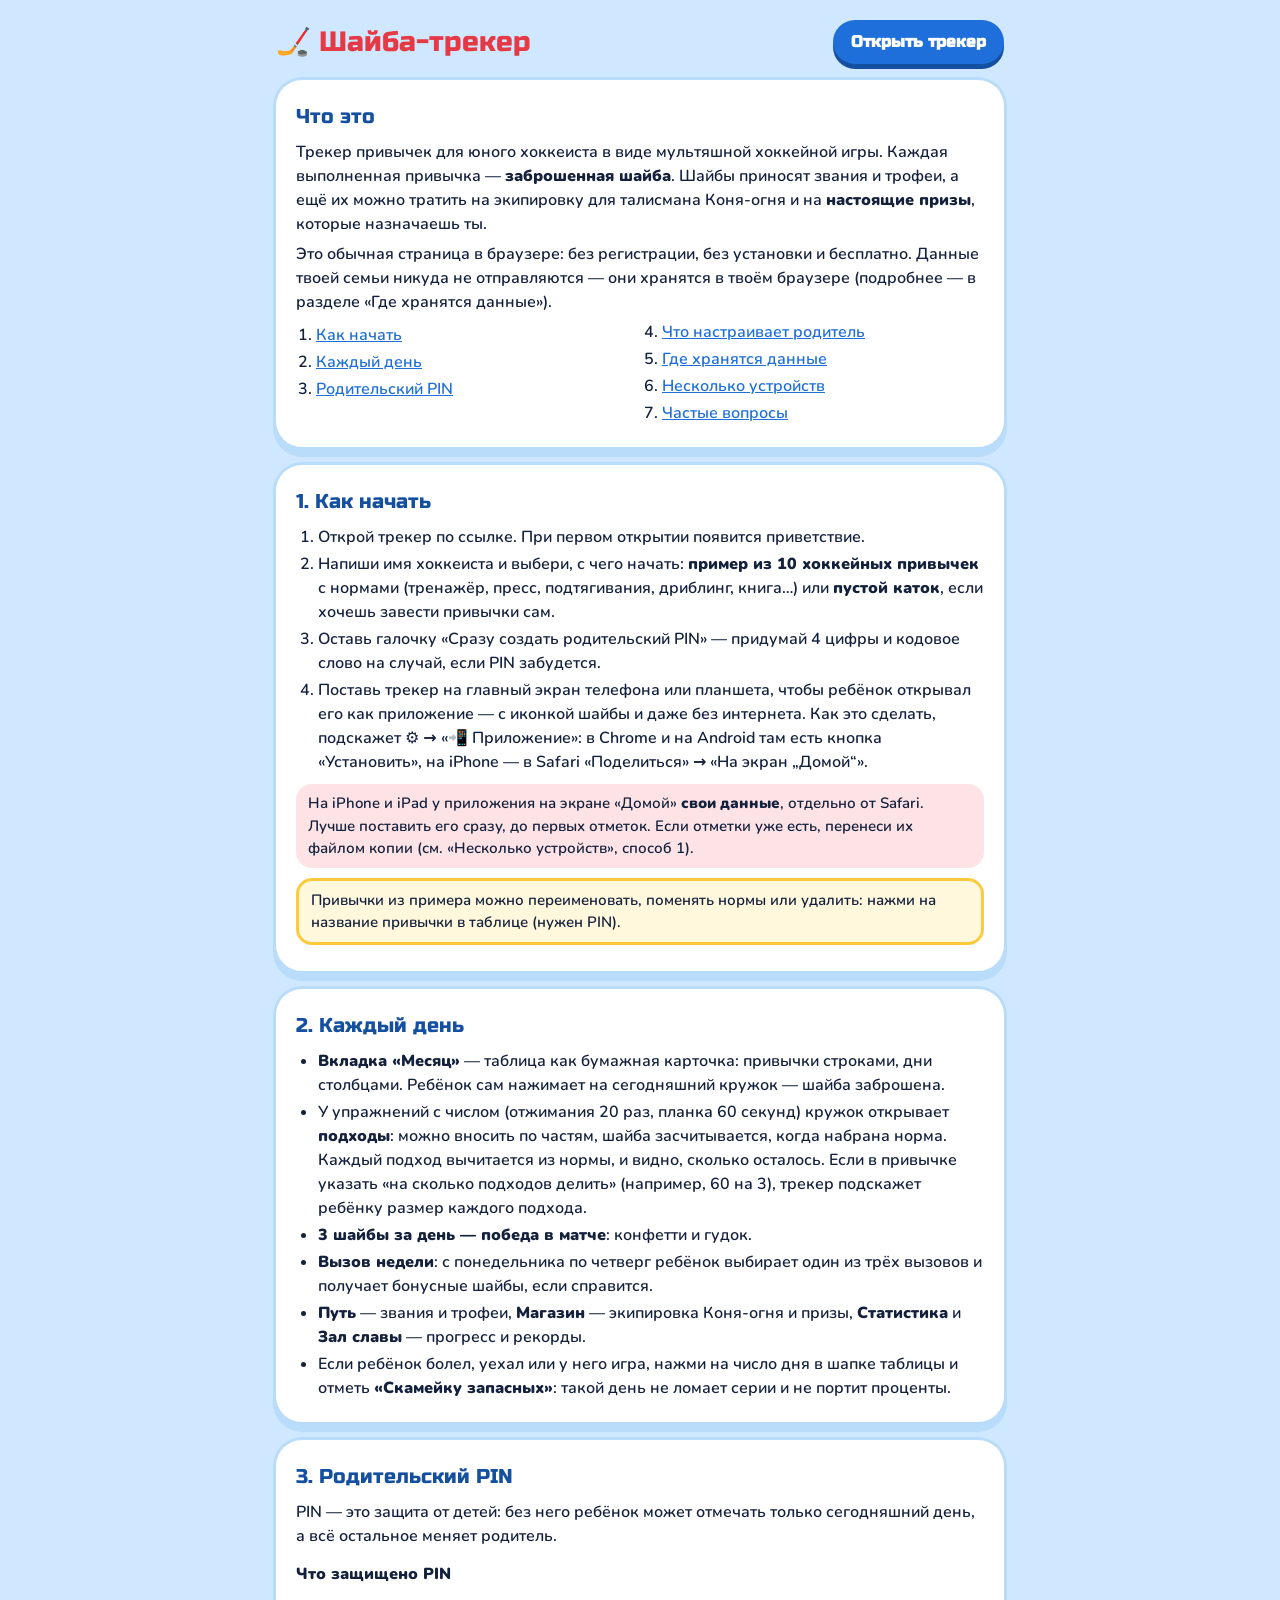
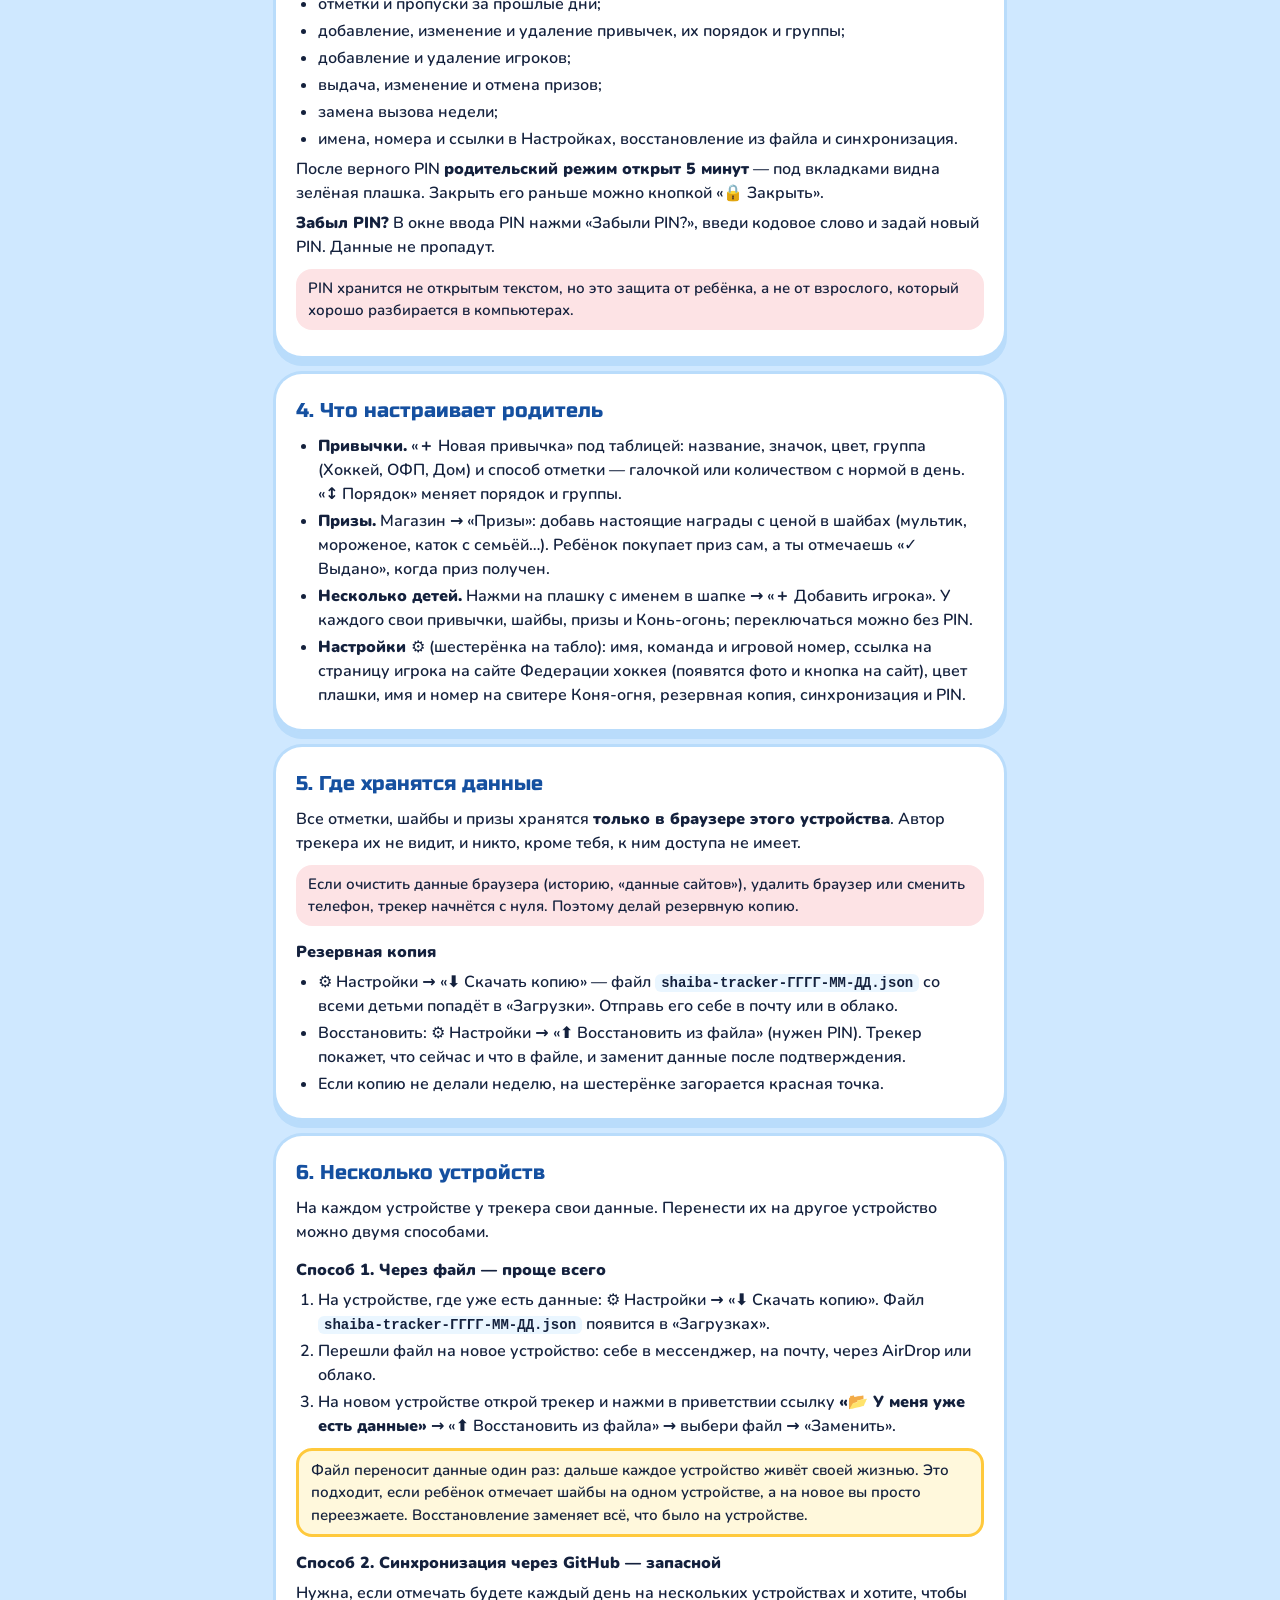
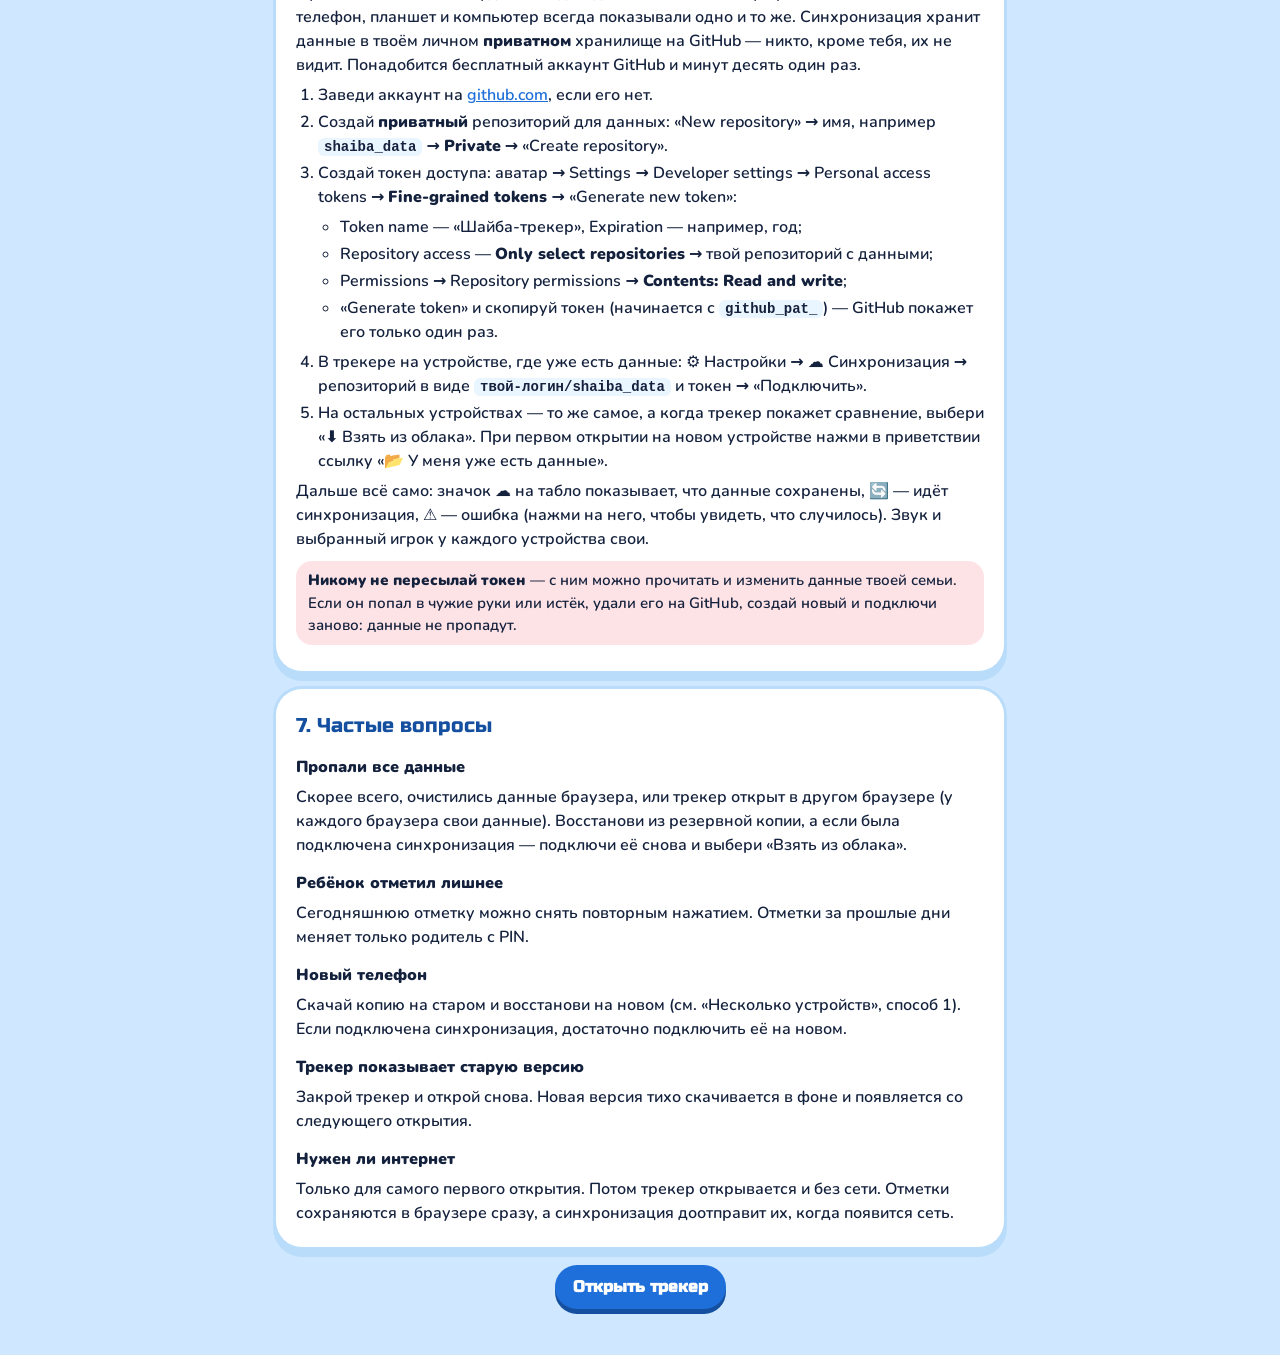
==== commit aeb84fc9: "Подходы: обратный отсчёт до нормы и деление нормы на подходы Co-Authored-By: Claude Opus 5.5 <norepl" ====
--- a/help.html
+++ b/help.html
@@ -90,7 +90,7 @@
       <h2>2. Каждый день</h2>
       <ul>
         <li><b>Вкладка «Месяц»</b> — таблица как бумажная карточка: привычки строками, дни столбцами. Ребёнок сам нажимает на сегодняшний кружок — шайба заброшена.</li>
-        <li>У упражнений с числом (отжимания 20 раз, планка 60 секунд) кружок открывает <b>подходы</b>: можно вносить по частям, шайба засчитывается, когда набрана норма.</li>
+        <li>У упражнений с числом (отжимания 20 раз, планка 60 секунд) кружок открывает <b>подходы</b>: можно вносить по частям, шайба засчитывается, когда набрана норма. Каждый подход вычитается из нормы, и видно, сколько осталось. Если в привычке указать «на сколько подходов делить» (например, 60 на 3), трекер подскажет ребёнку размер каждого подхода.</li>
         <li><b>3 шайбы за день — победа в матче</b>: конфетти и гудок.</li>
         <li><b>Вызов недели</b>: с понедельника по четверг ребёнок выбирает один из трёх вызовов и получает бонусные шайбы, если справится.</li>
         <li><b>Путь</b> — звания и трофеи, <b>Магазин</b> — экипировка Коня-огня и призы, <b>Статистика</b> и <b>Зал славы</b> — прогресс и рекорды.</li>
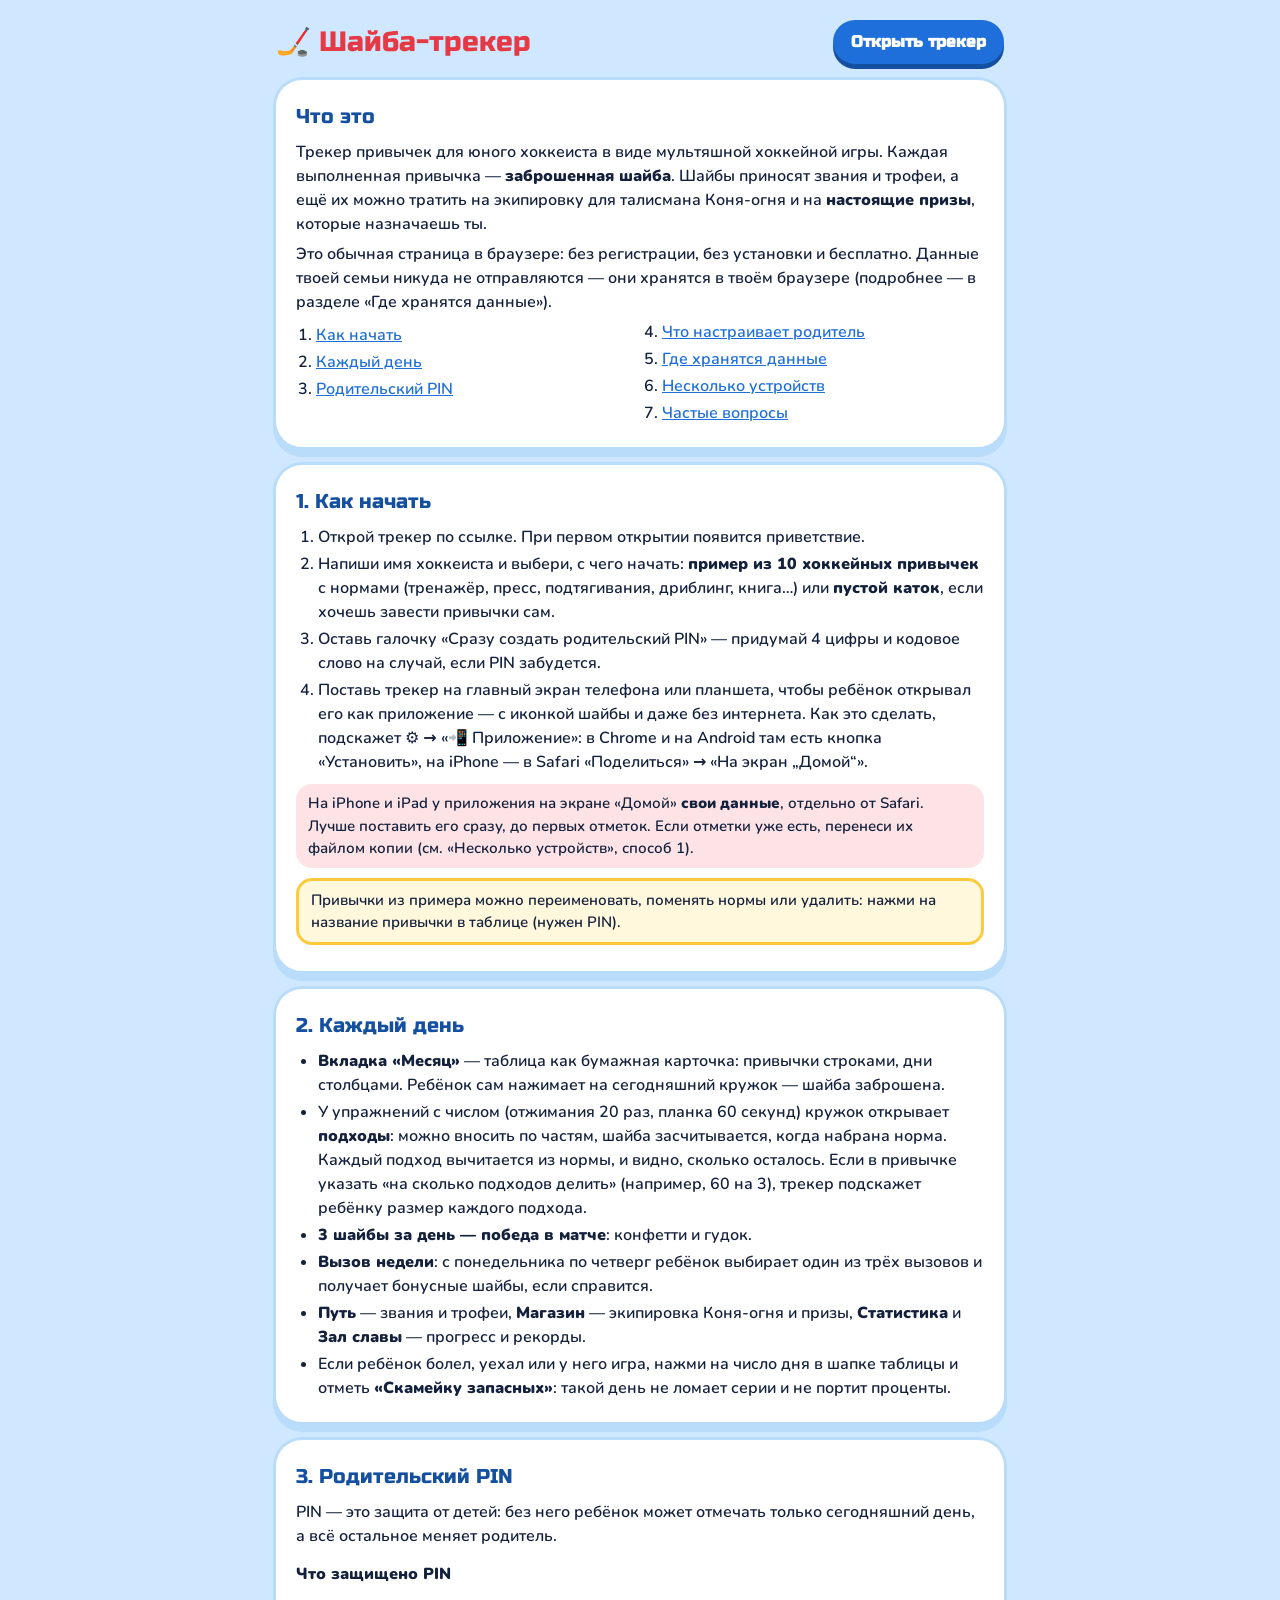
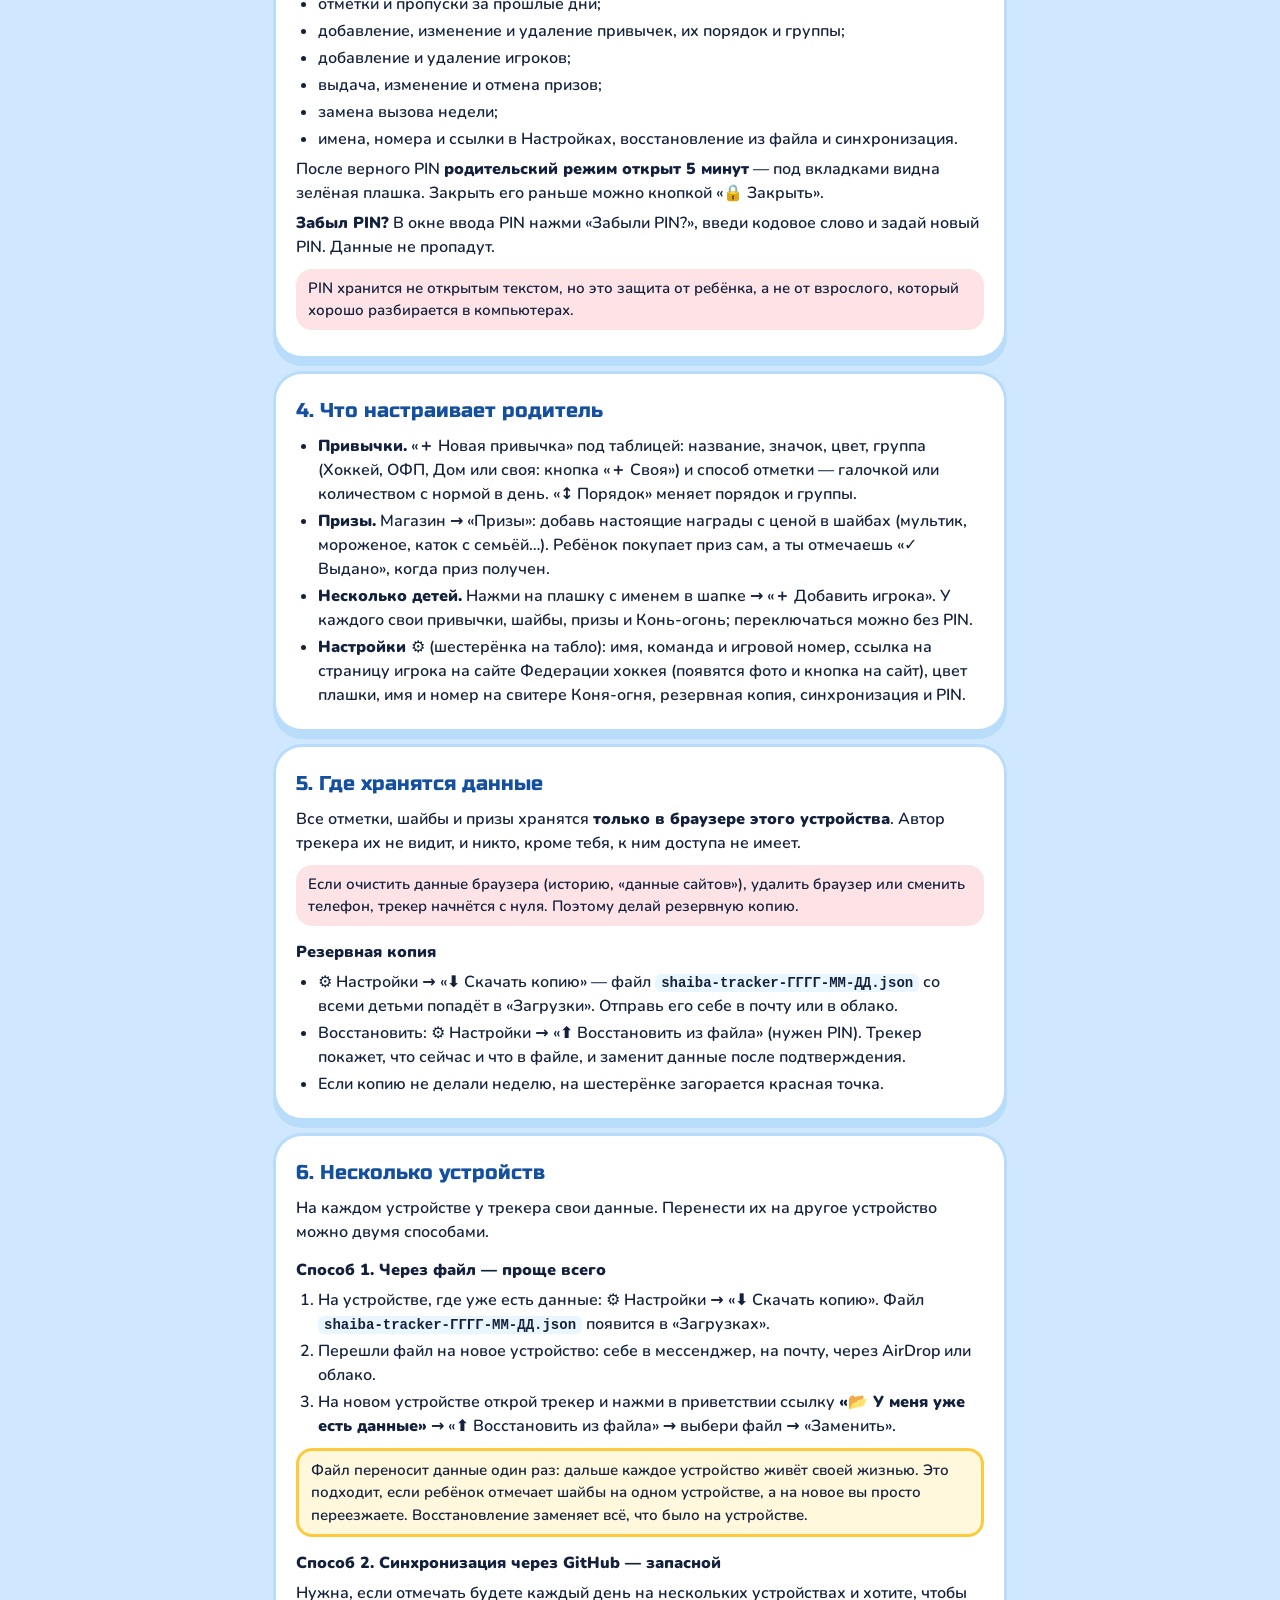
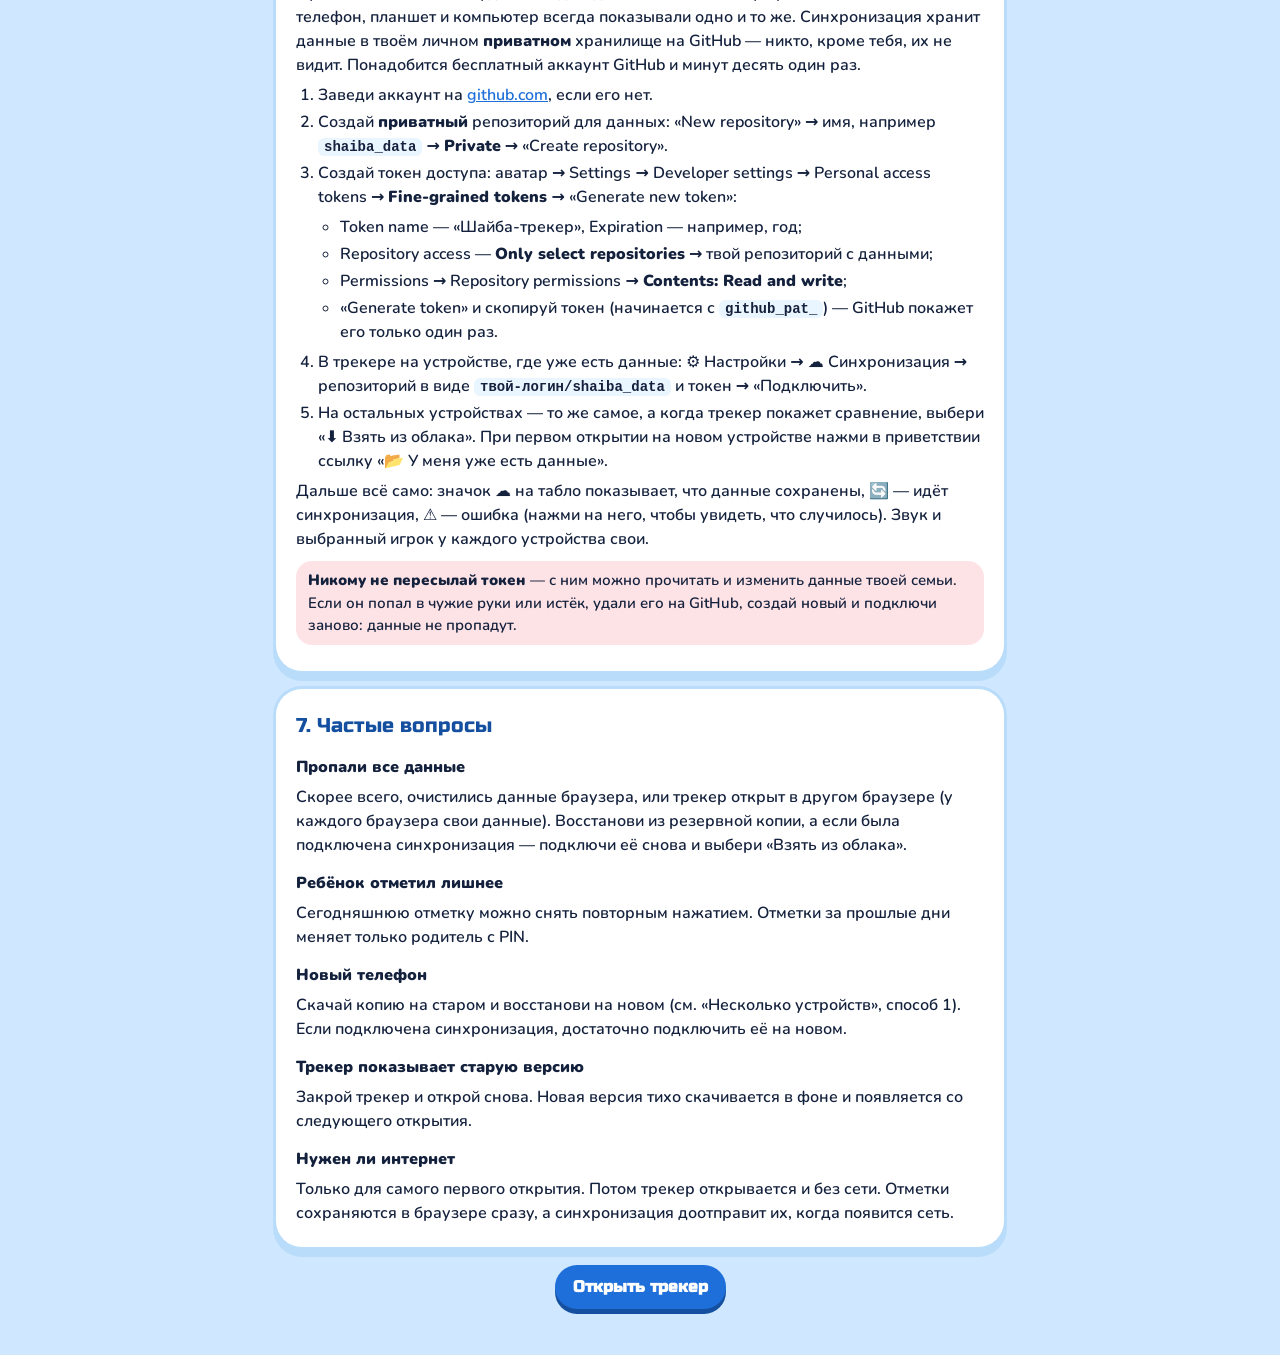
==== commit b654746a: "Новая привычка: можно создать свою группу; переименование и удаление в режиме «Порядок» Co-Authored-" ====
--- a/help.html
+++ b/help.html
@@ -118,7 +118,7 @@
     <section class="card" id="parent">
       <h2>4. Что настраивает родитель</h2>
       <ul>
-        <li><b>Привычки.</b> «＋ Новая привычка» под таблицей: название, значок, цвет, группа (Хоккей, ОФП, Дом) и способ отметки — галочкой или количеством с нормой в день. «↕️ Порядок» меняет порядок и группы.</li>
+        <li><b>Привычки.</b> «＋ Новая привычка» под таблицей: название, значок, цвет, группа (Хоккей, ОФП, Дом или своя: кнопка «＋ Своя») и способ отметки — галочкой или количеством с нормой в день. «↕️ Порядок» меняет порядок и группы.</li>
         <li><b>Призы.</b> Магазин → «Призы»: добавь настоящие награды с ценой в шайбах (мультик, мороженое, каток с семьёй…). Ребёнок покупает приз сам, а ты отмечаешь «✓ Выдано», когда приз получен.</li>
         <li><b>Несколько детей.</b> Нажми на плашку с именем в шапке → «＋ Добавить игрока». У каждого свои привычки, шайбы, призы и Конь-огонь; переключаться можно без PIN.</li>
         <li><b>Настройки ⚙️</b> (шестерёнка на табло): имя, команда и игровой номер, ссылка на страницу игрока на сайте Федерации хоккея (появятся фото и кнопка на сайт), цвет плашки, имя и номер на свитере Коня-огня, резервная копия, синхронизация и PIN.</li>
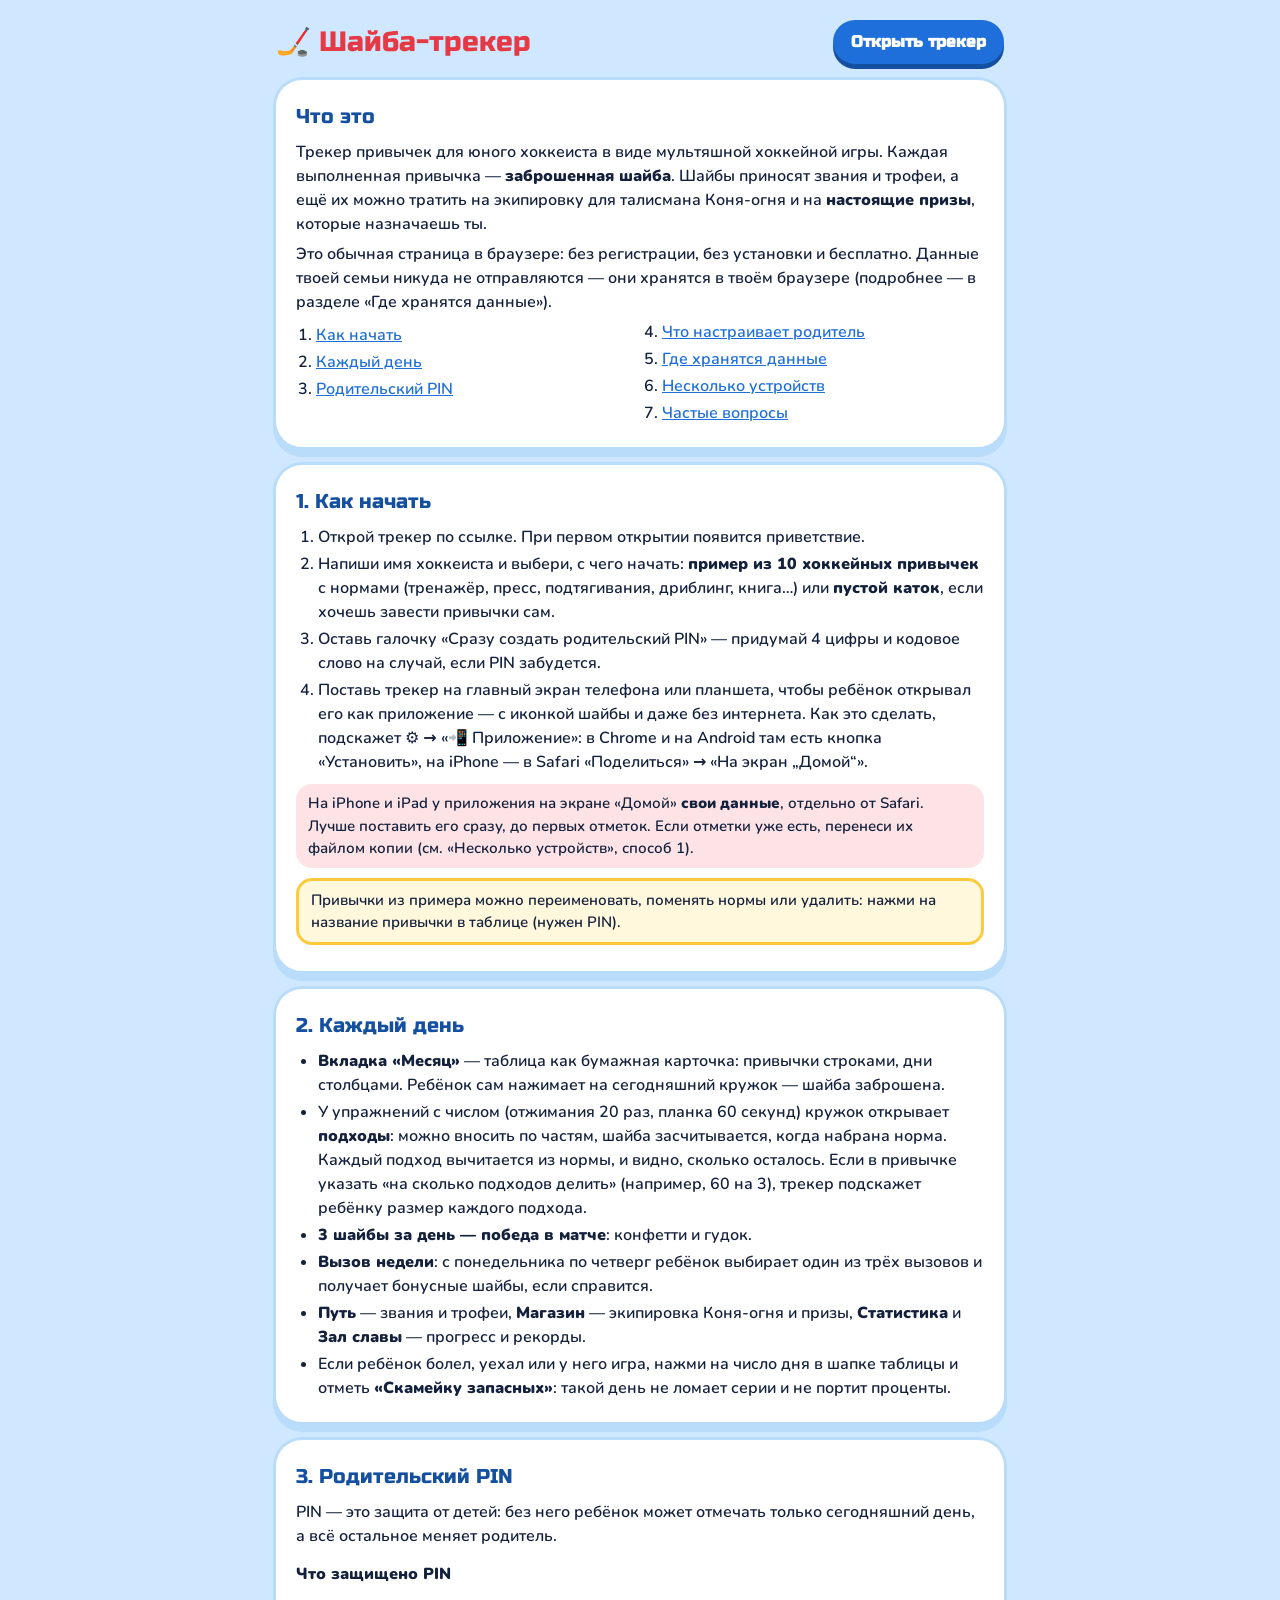
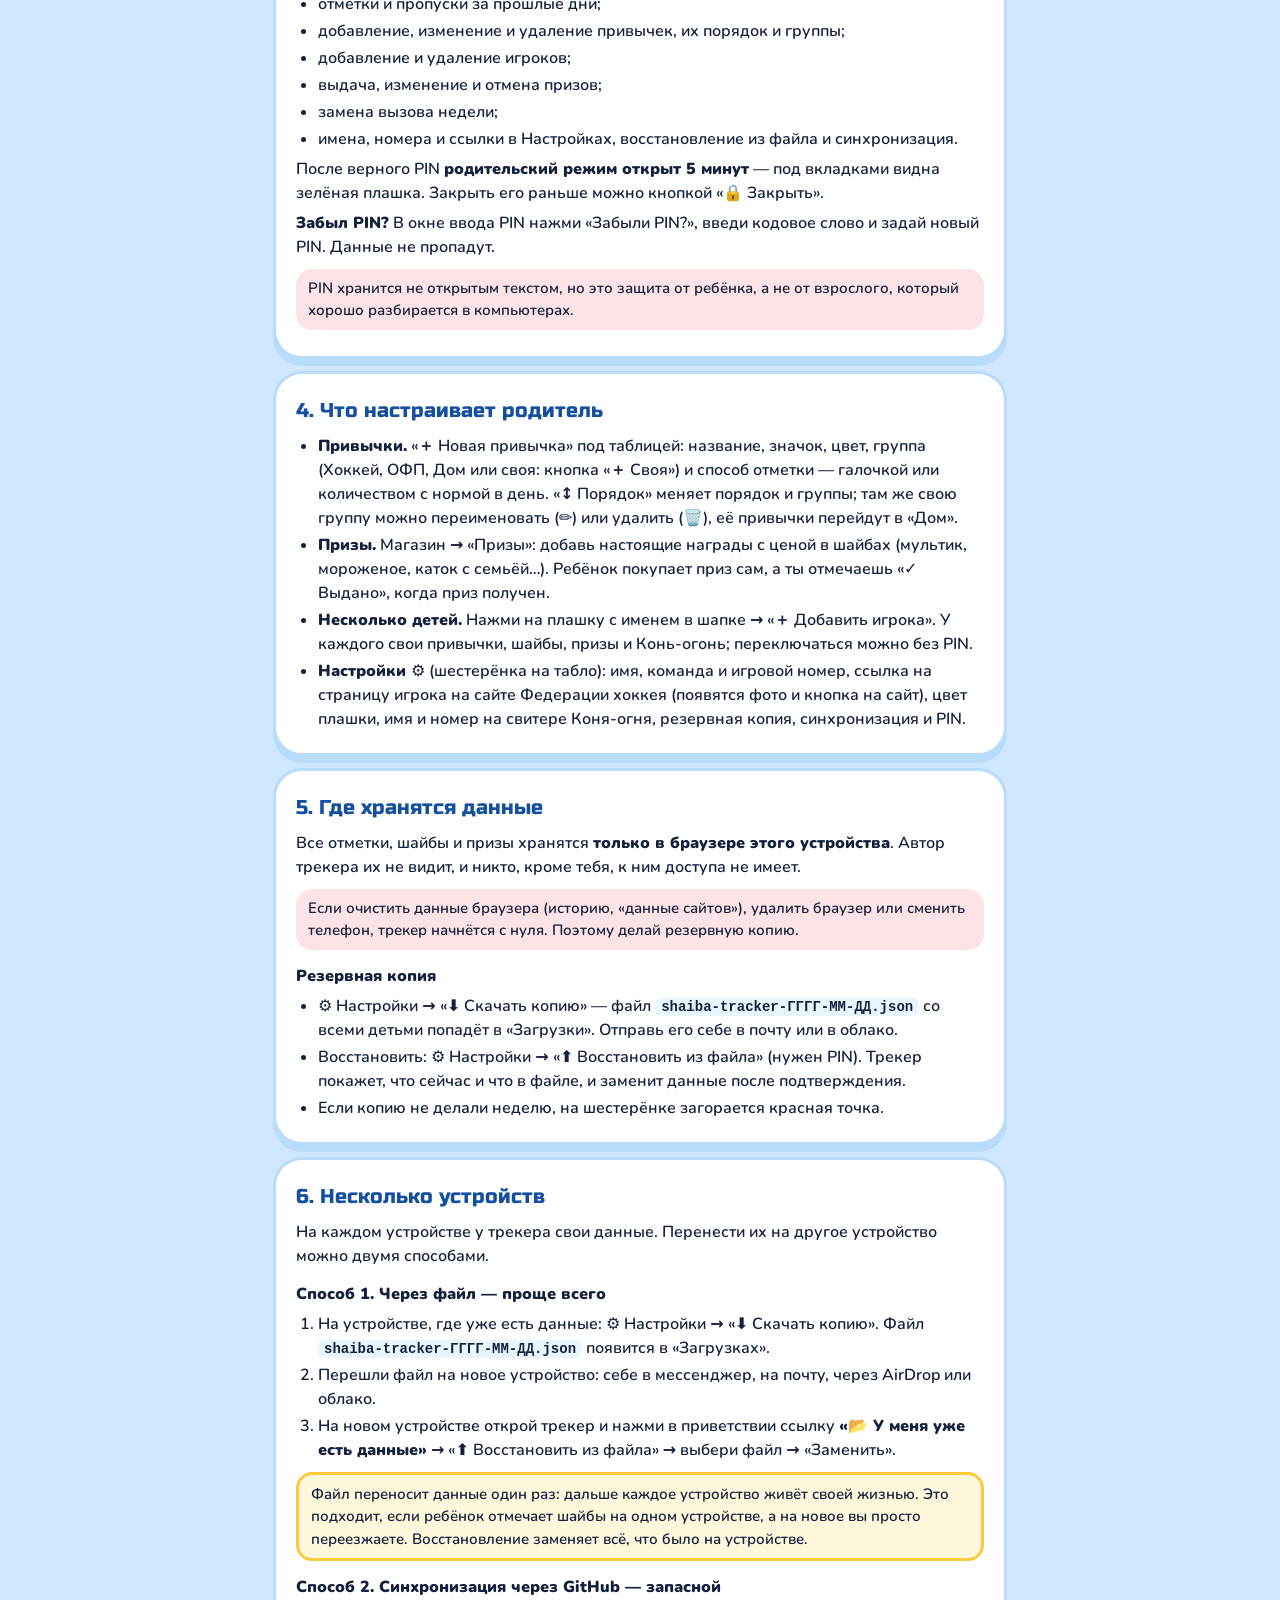
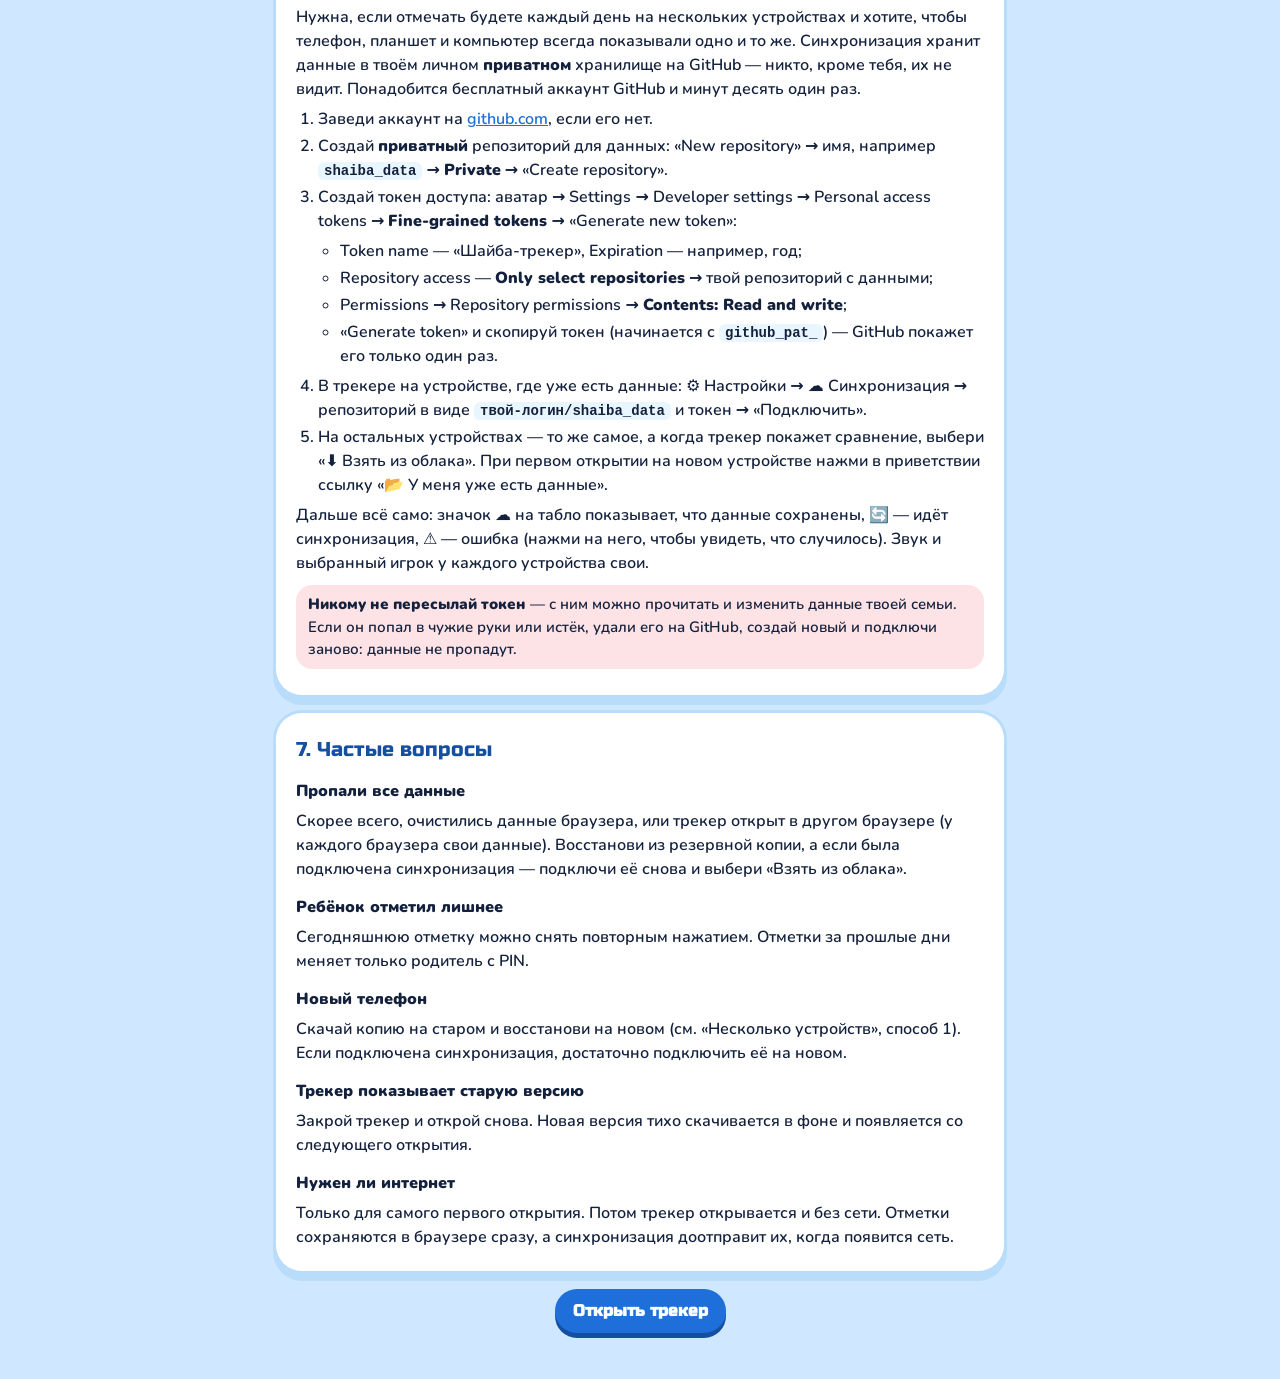
==== commit 0881add4: "Инструкция: переименование и удаление своей группы Co-Authored-By: Claude Sonnet 5.5 <noreply@anthro" ====
--- a/help.html
+++ b/help.html
@@ -118,7 +118,7 @@
     <section class="card" id="parent">
       <h2>4. Что настраивает родитель</h2>
       <ul>
-        <li><b>Привычки.</b> «＋ Новая привычка» под таблицей: название, значок, цвет, группа (Хоккей, ОФП, Дом или своя: кнопка «＋ Своя») и способ отметки — галочкой или количеством с нормой в день. «↕️ Порядок» меняет порядок и группы.</li>
+        <li><b>Привычки.</b> «＋ Новая привычка» под таблицей: название, значок, цвет, группа (Хоккей, ОФП, Дом или своя: кнопка «＋ Своя») и способ отметки — галочкой или количеством с нормой в день. «↕️ Порядок» меняет порядок и группы; там же свою группу можно переименовать (✏️) или удалить (🗑️), её привычки перейдут в «Дом».</li>
         <li><b>Призы.</b> Магазин → «Призы»: добавь настоящие награды с ценой в шайбах (мультик, мороженое, каток с семьёй…). Ребёнок покупает приз сам, а ты отмечаешь «✓ Выдано», когда приз получен.</li>
         <li><b>Несколько детей.</b> Нажми на плашку с именем в шапке → «＋ Добавить игрока». У каждого свои привычки, шайбы, призы и Конь-огонь; переключаться можно без PIN.</li>
         <li><b>Настройки ⚙️</b> (шестерёнка на табло): имя, команда и игровой номер, ссылка на страницу игрока на сайте Федерации хоккея (появятся фото и кнопка на сайт), цвет плашки, имя и номер на свитере Коня-огня, резервная копия, синхронизация и PIN.</li>
